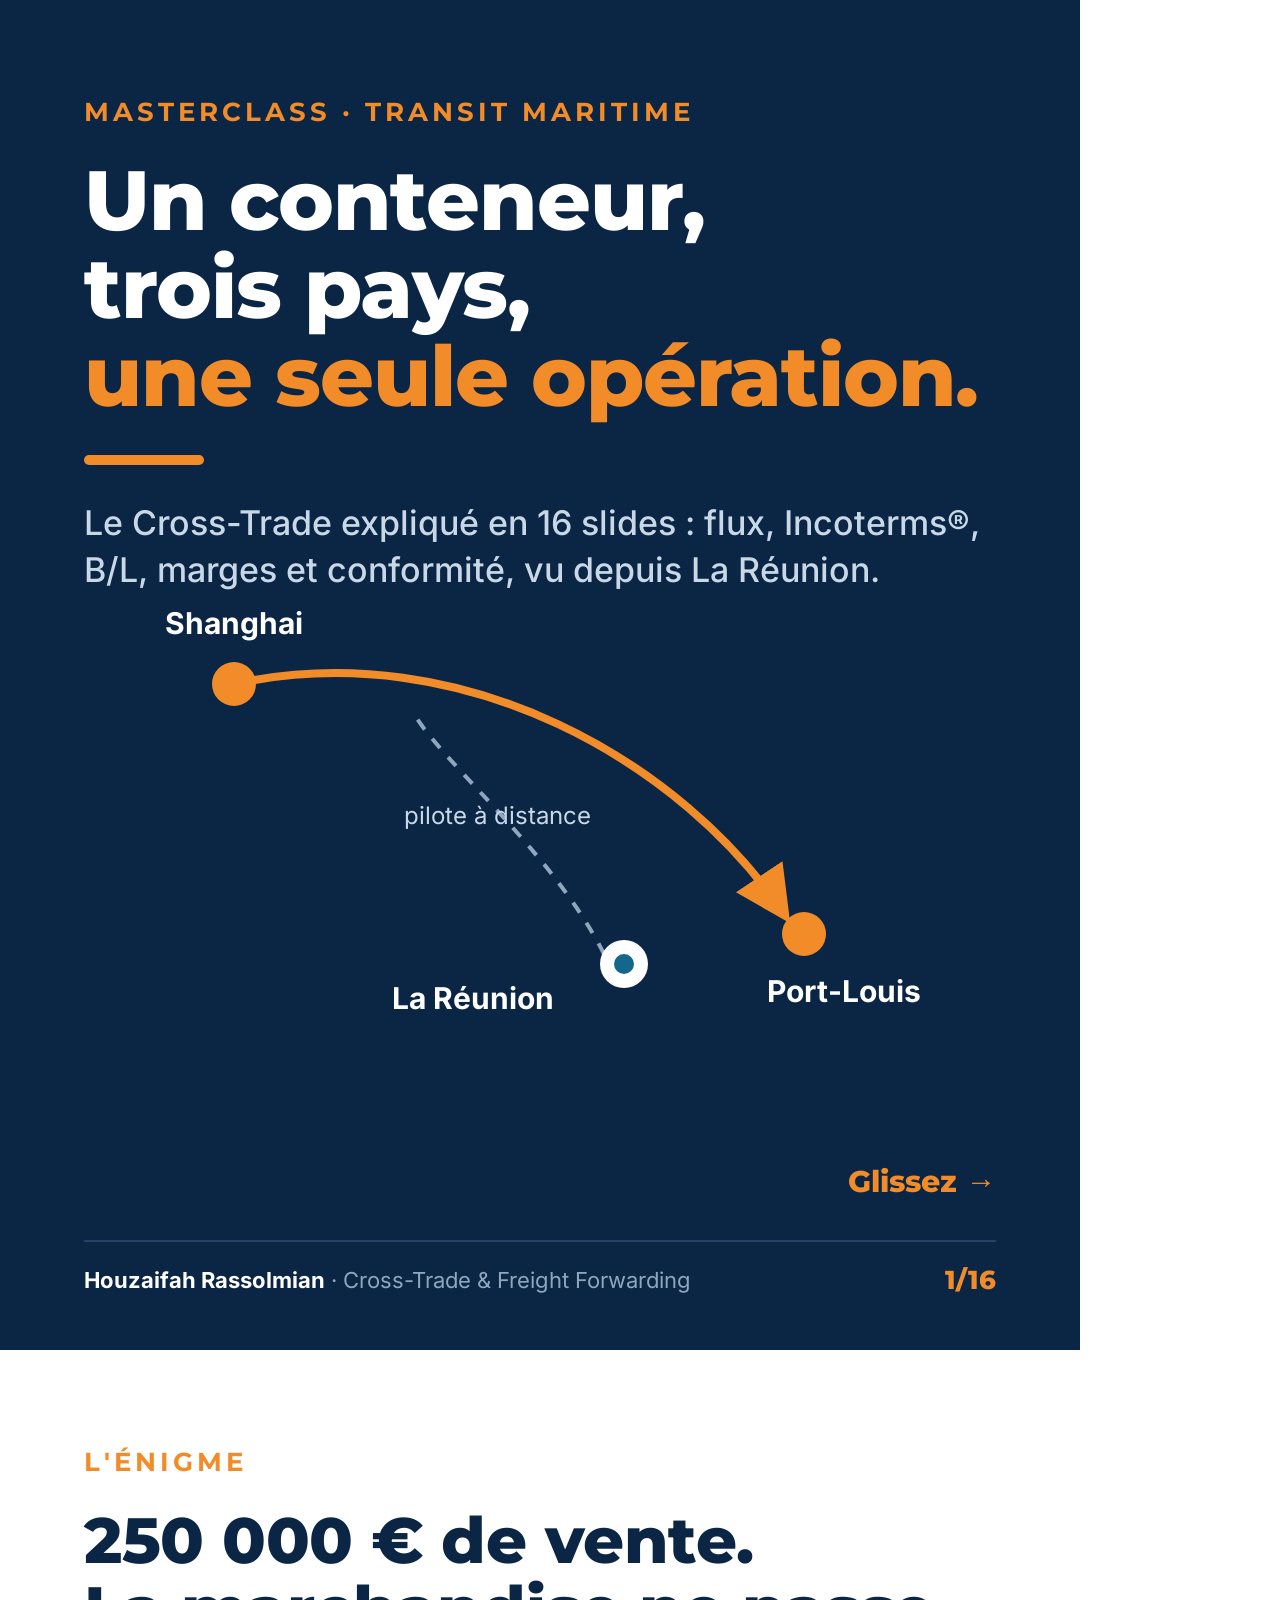
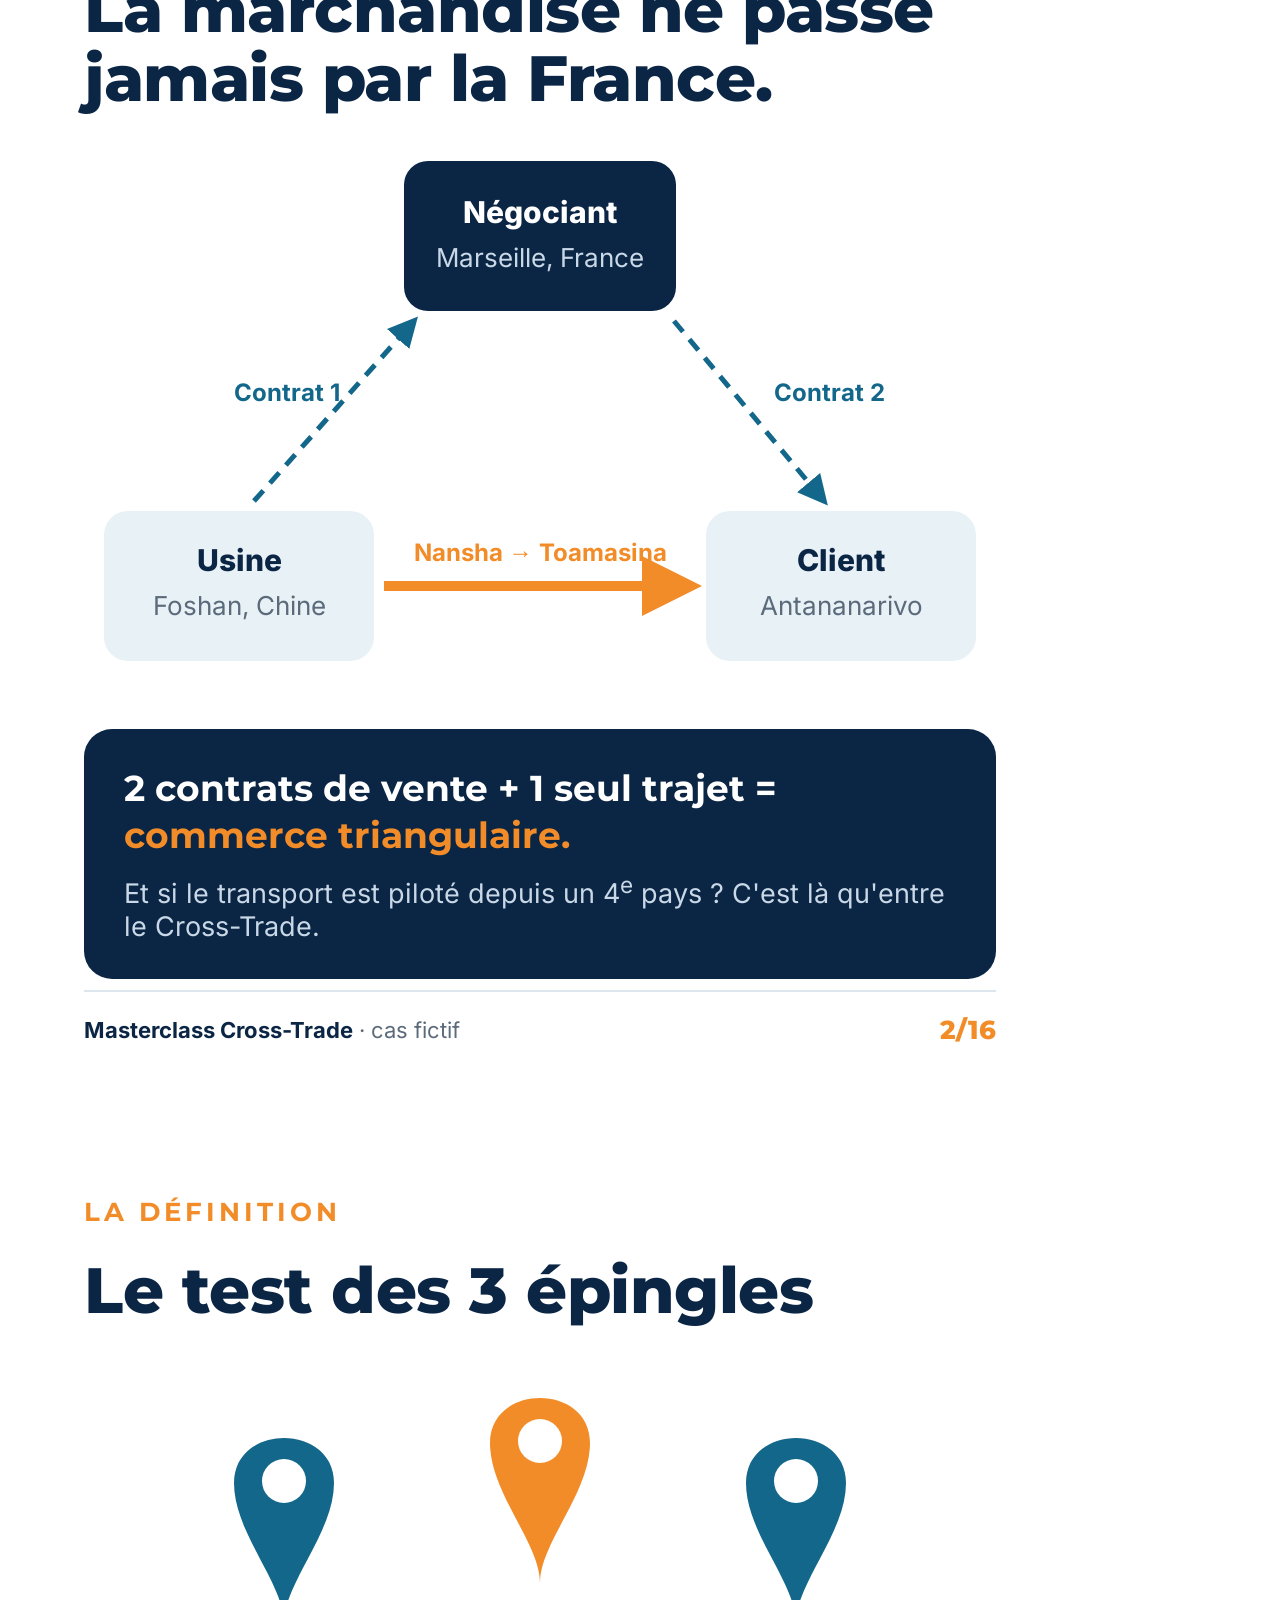
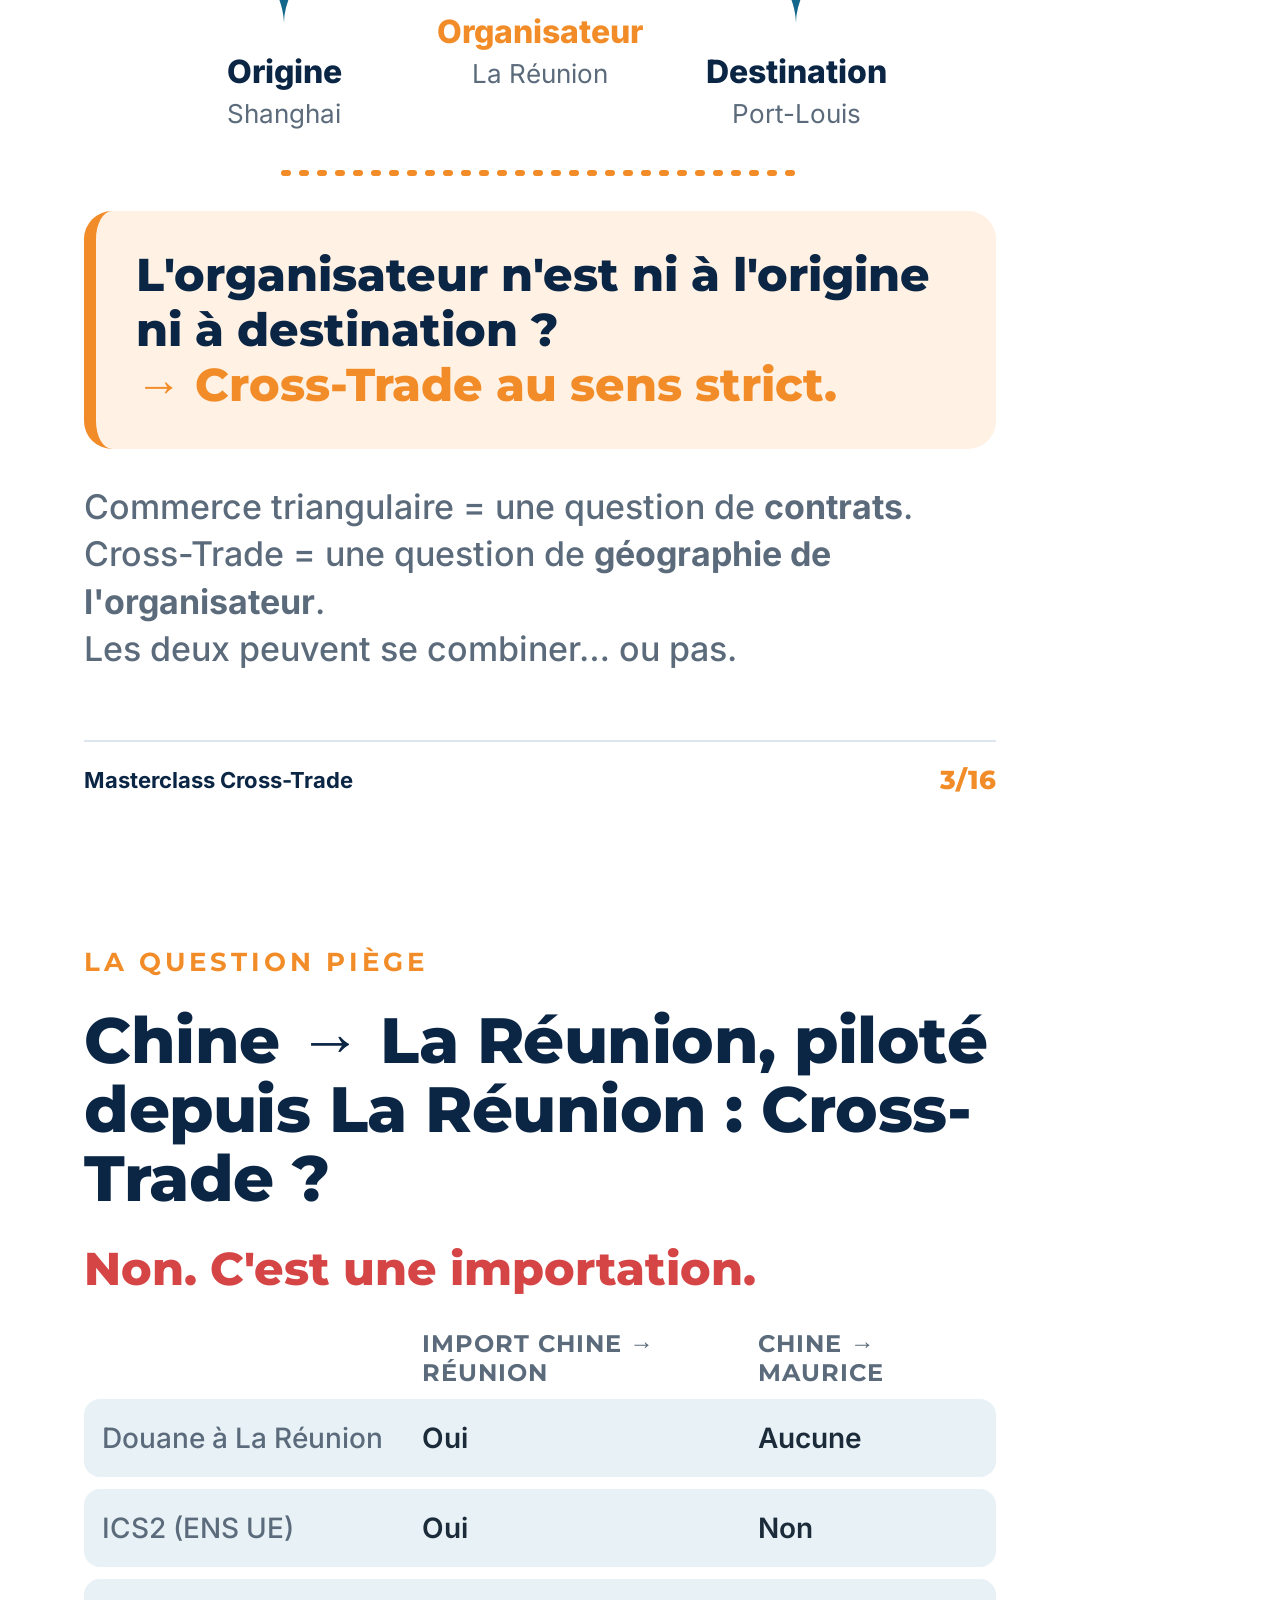
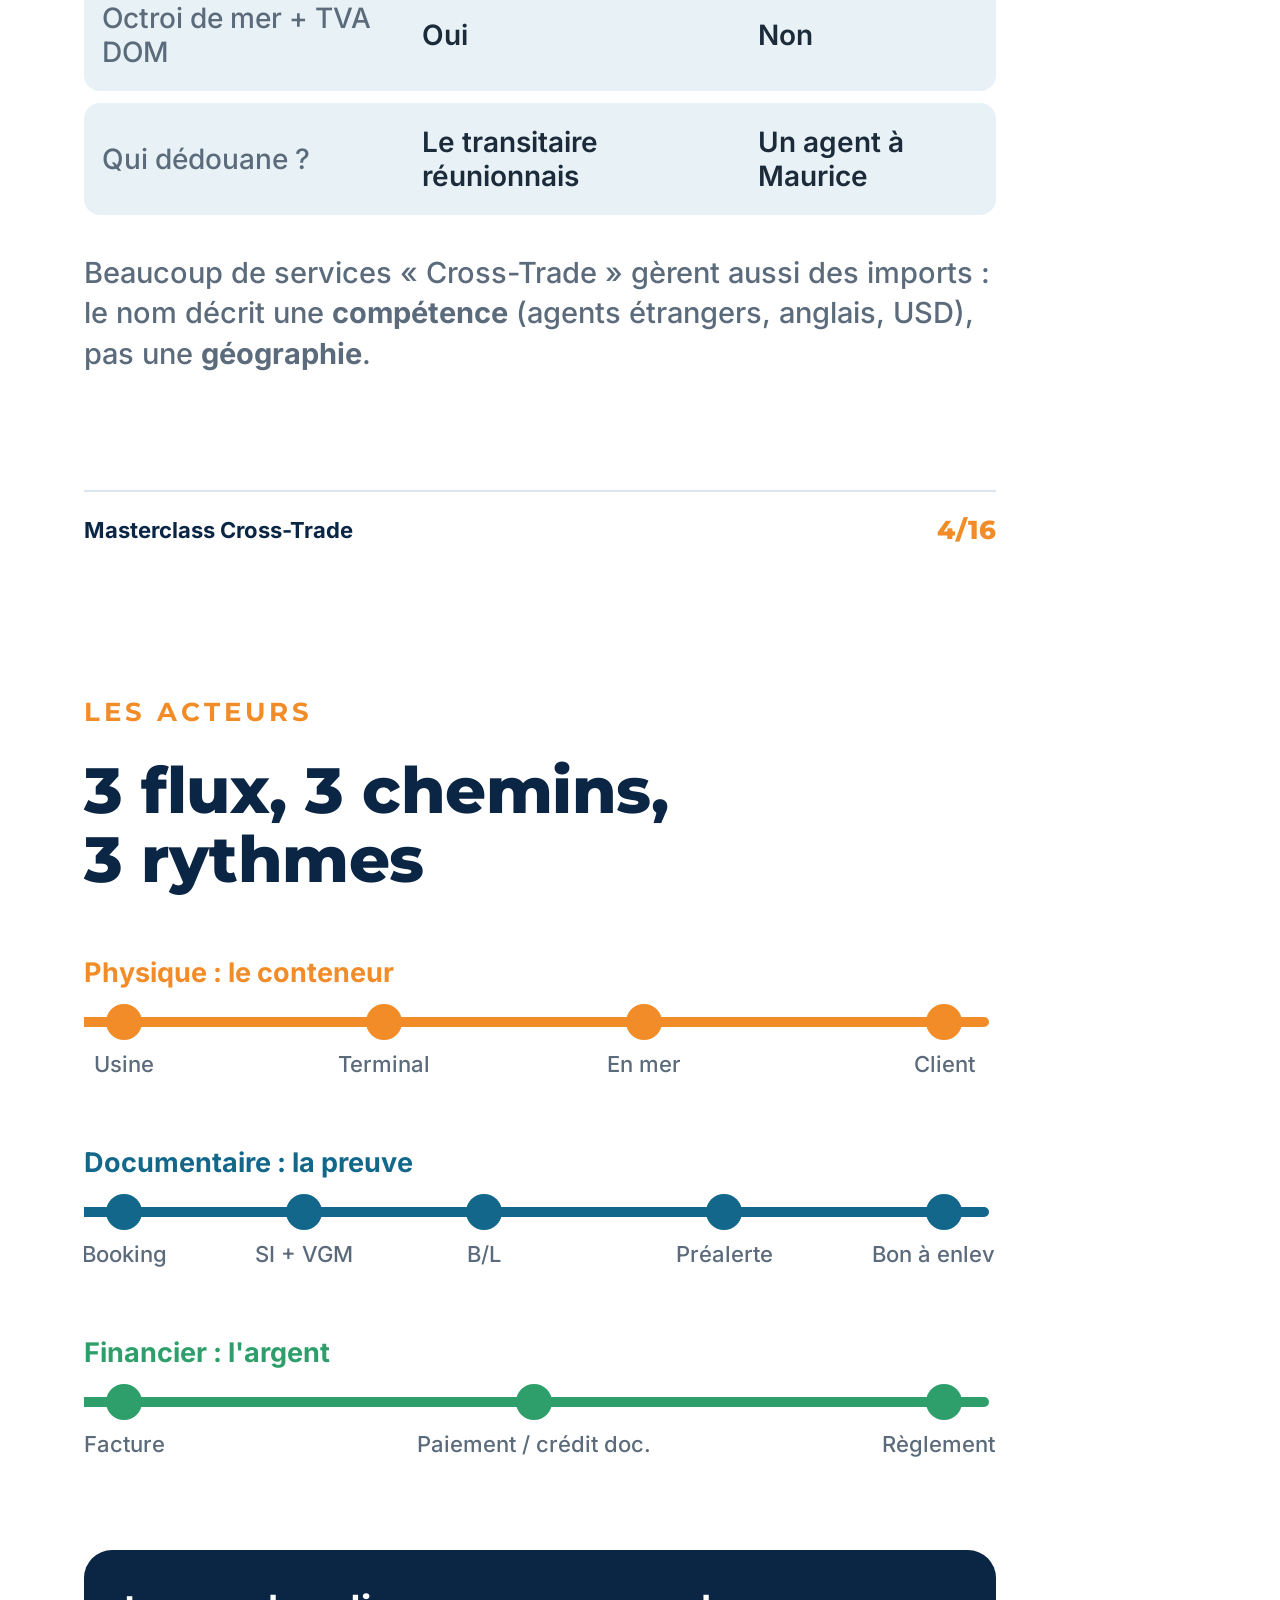
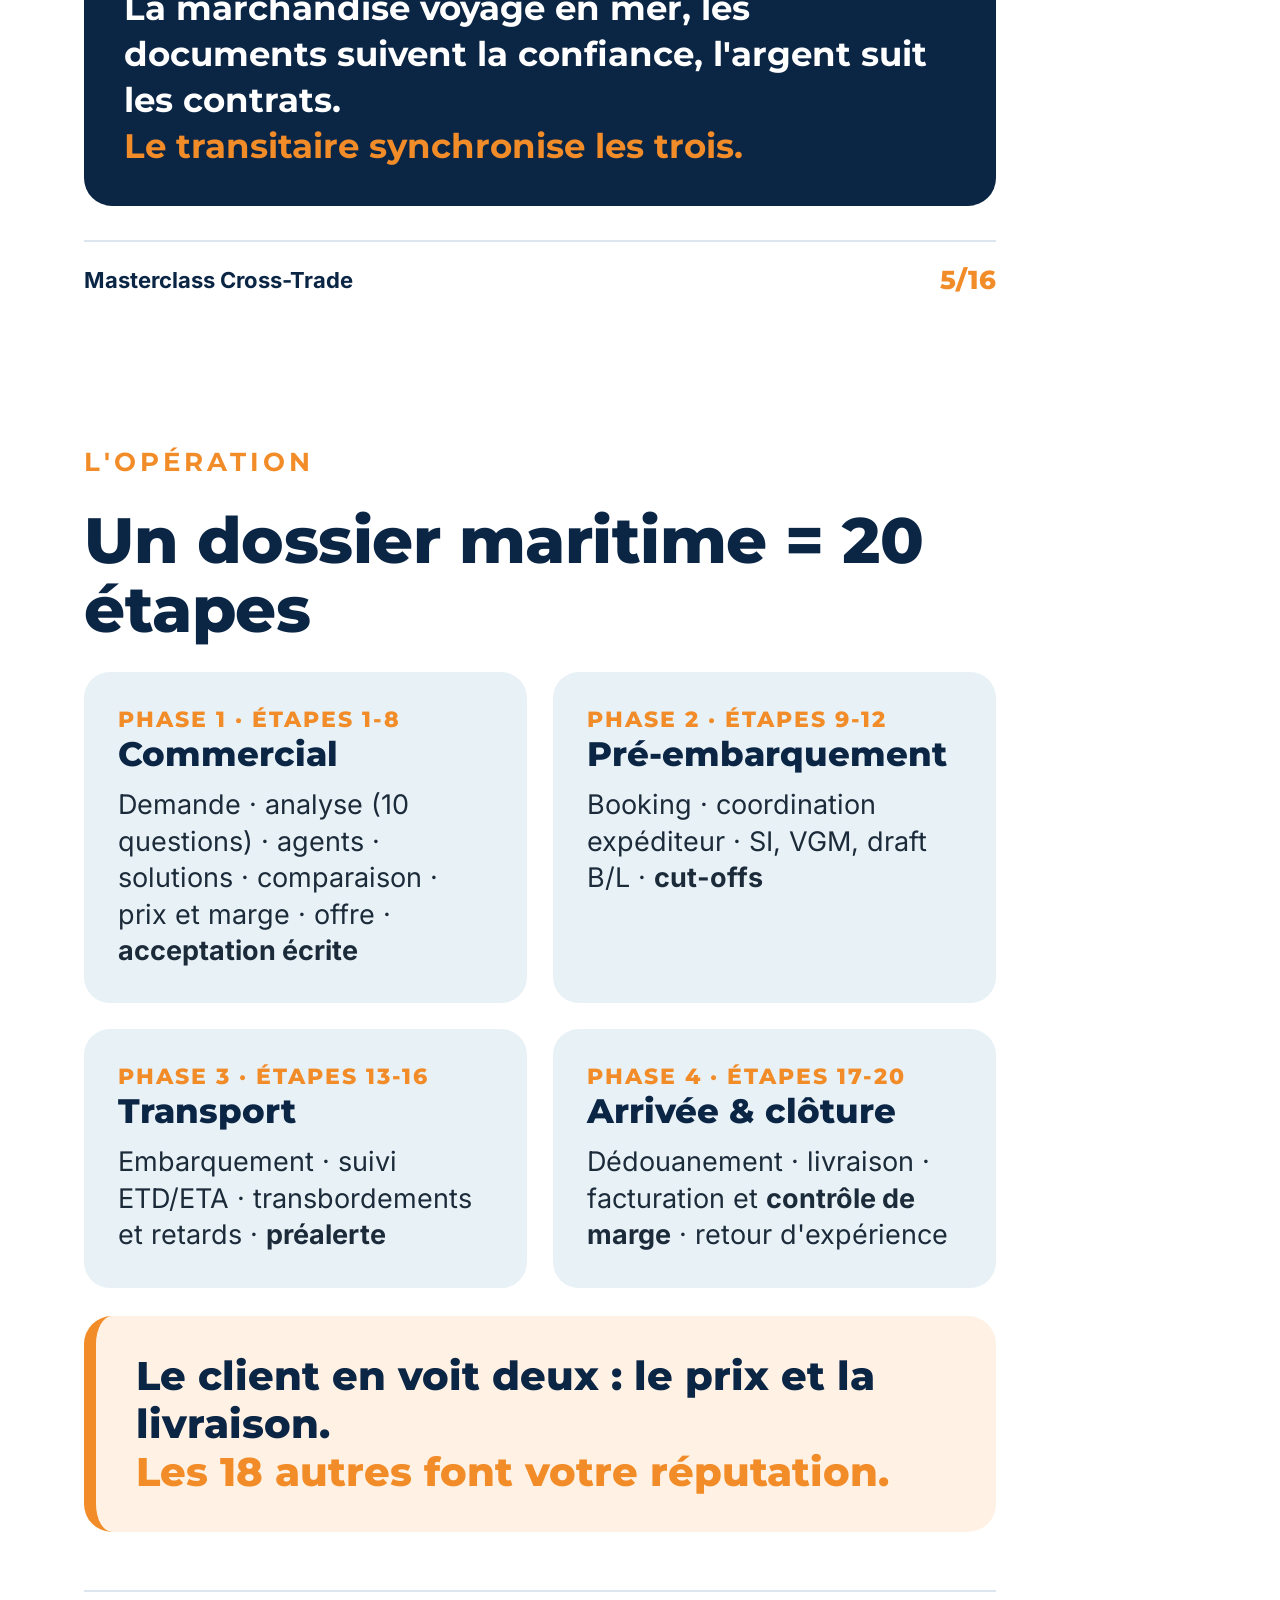
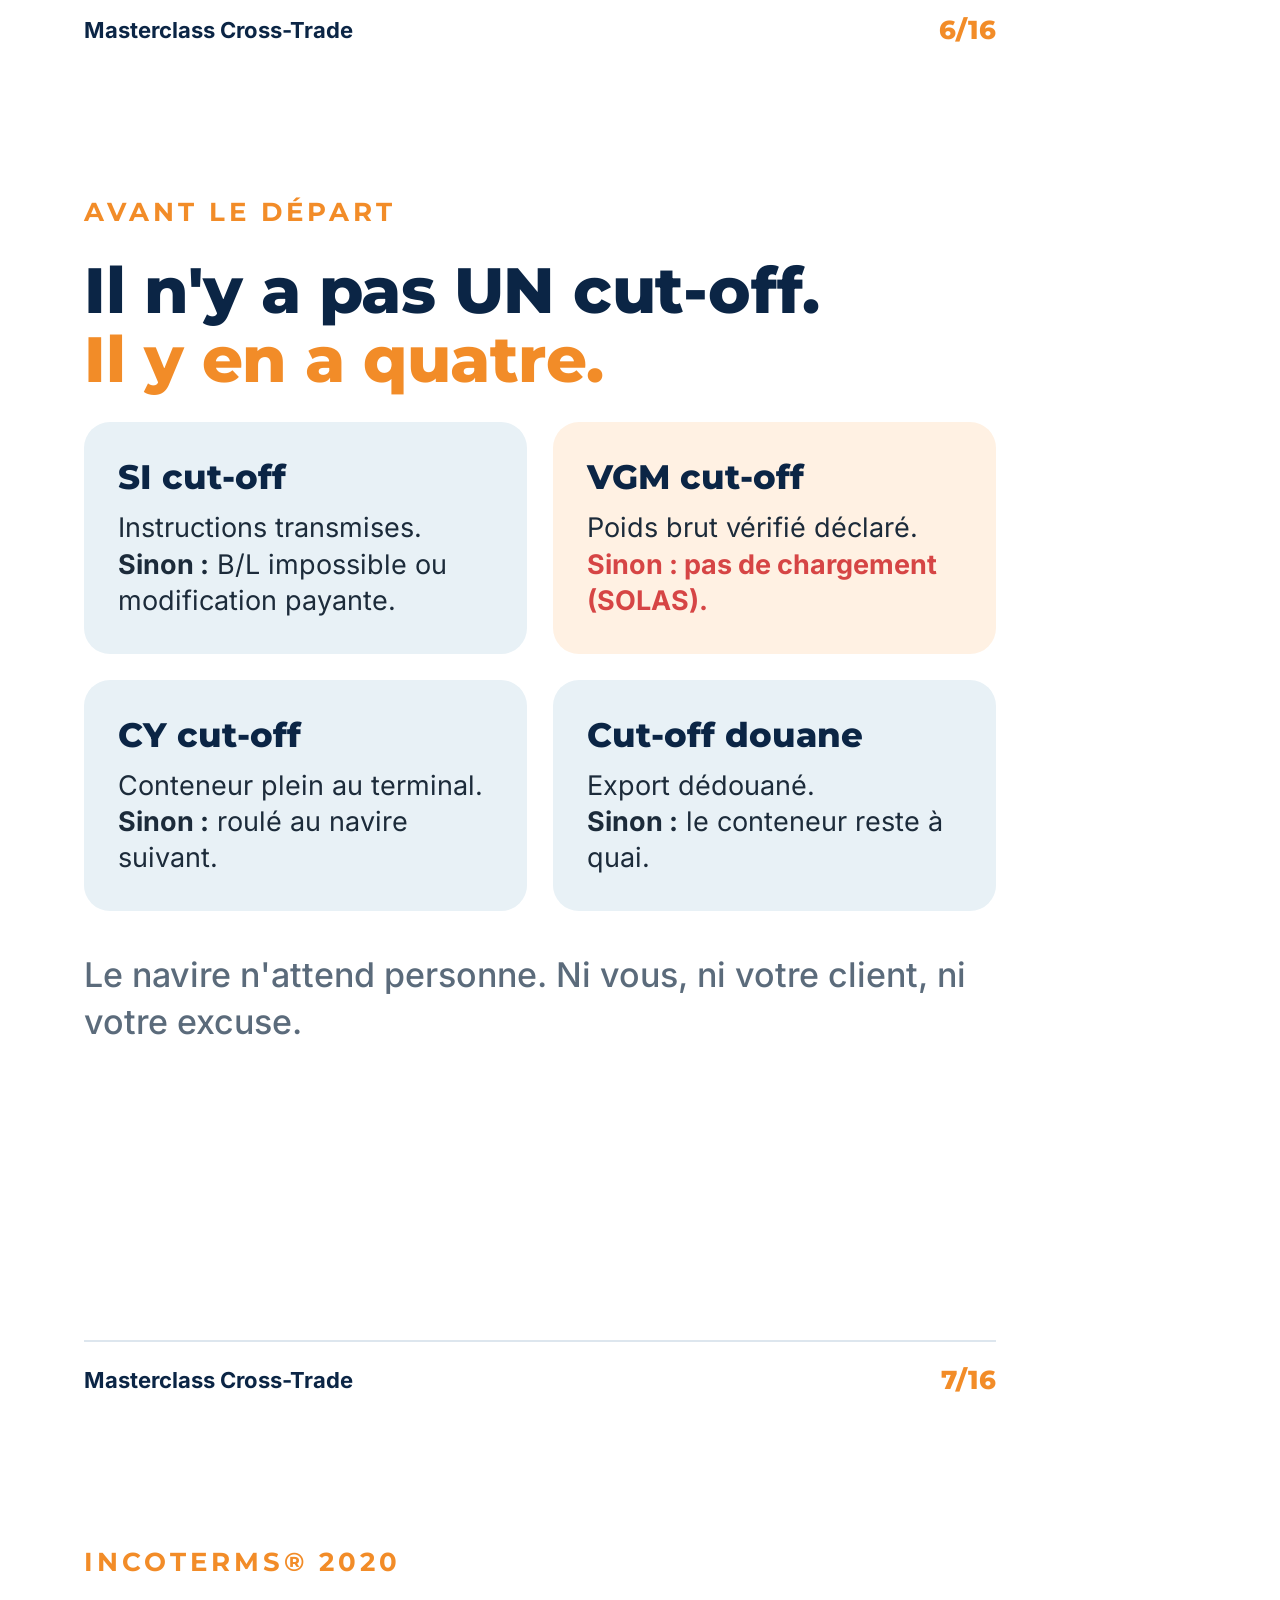
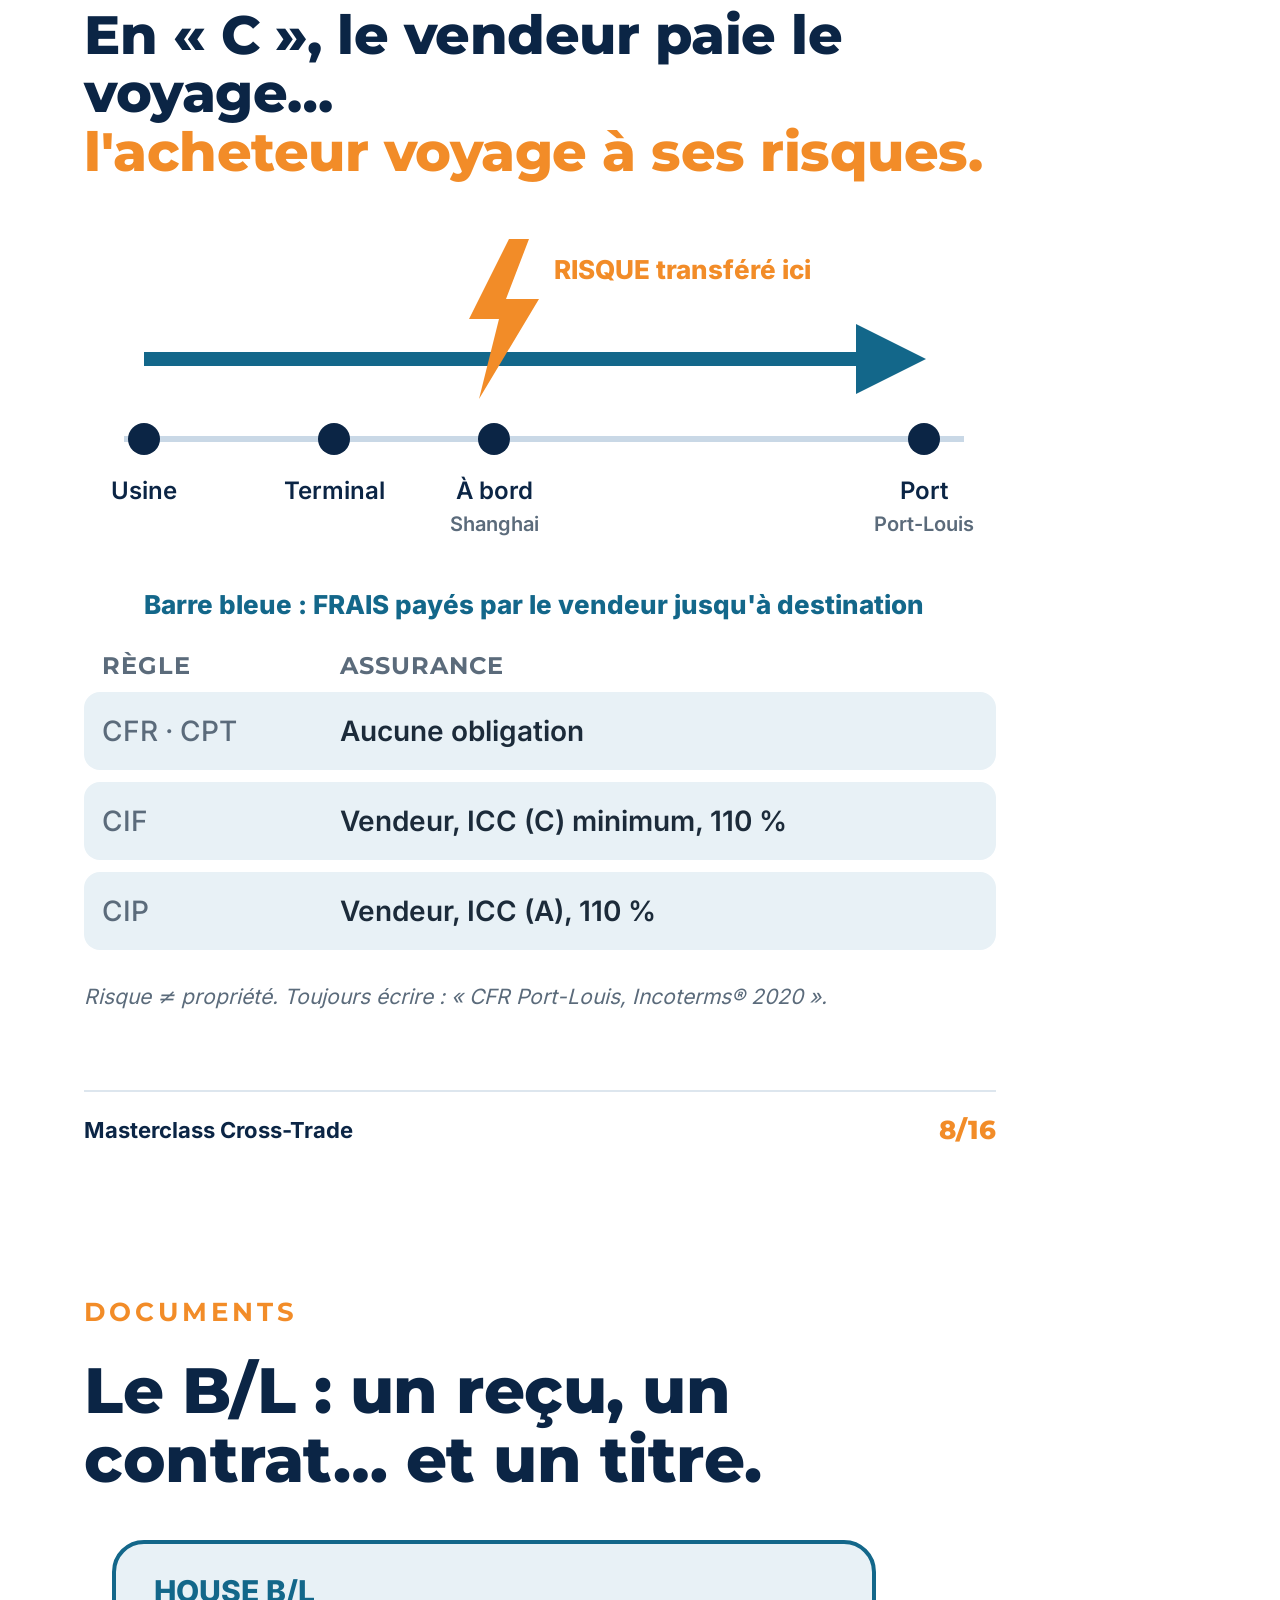
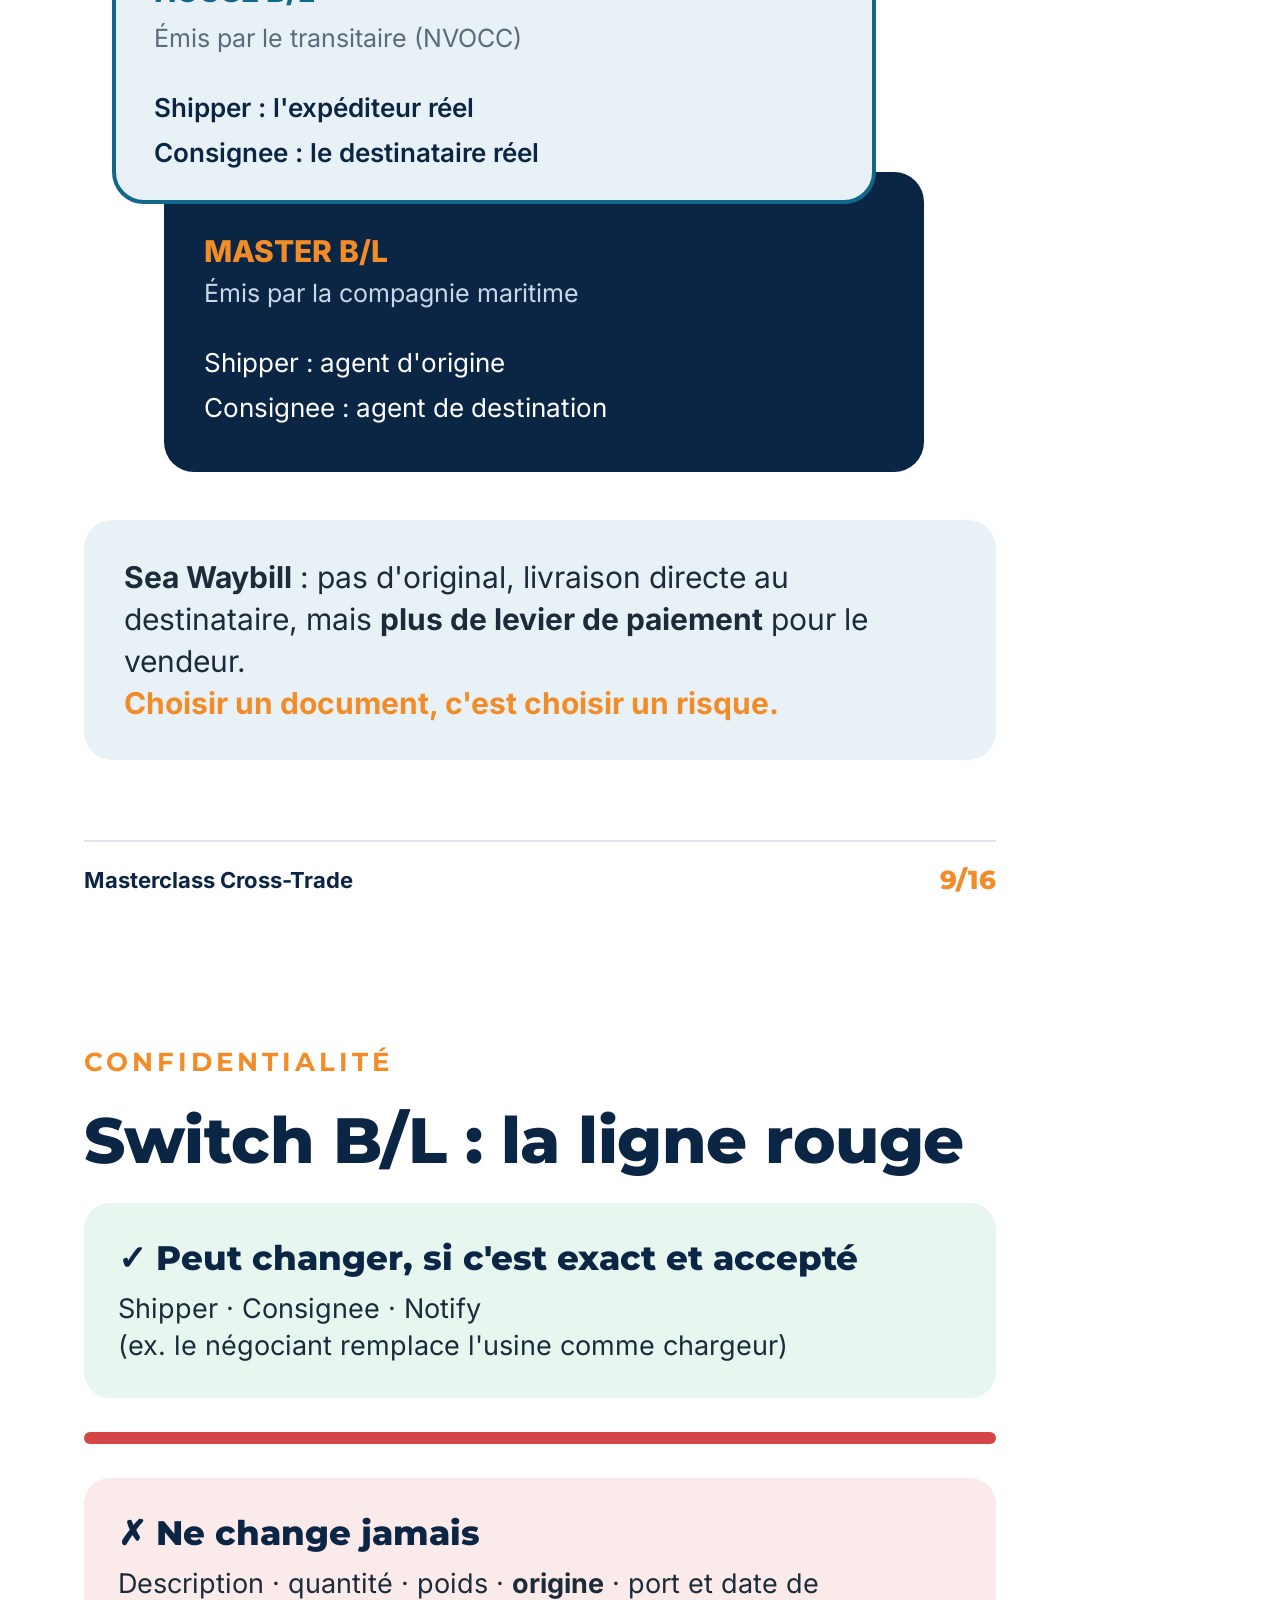
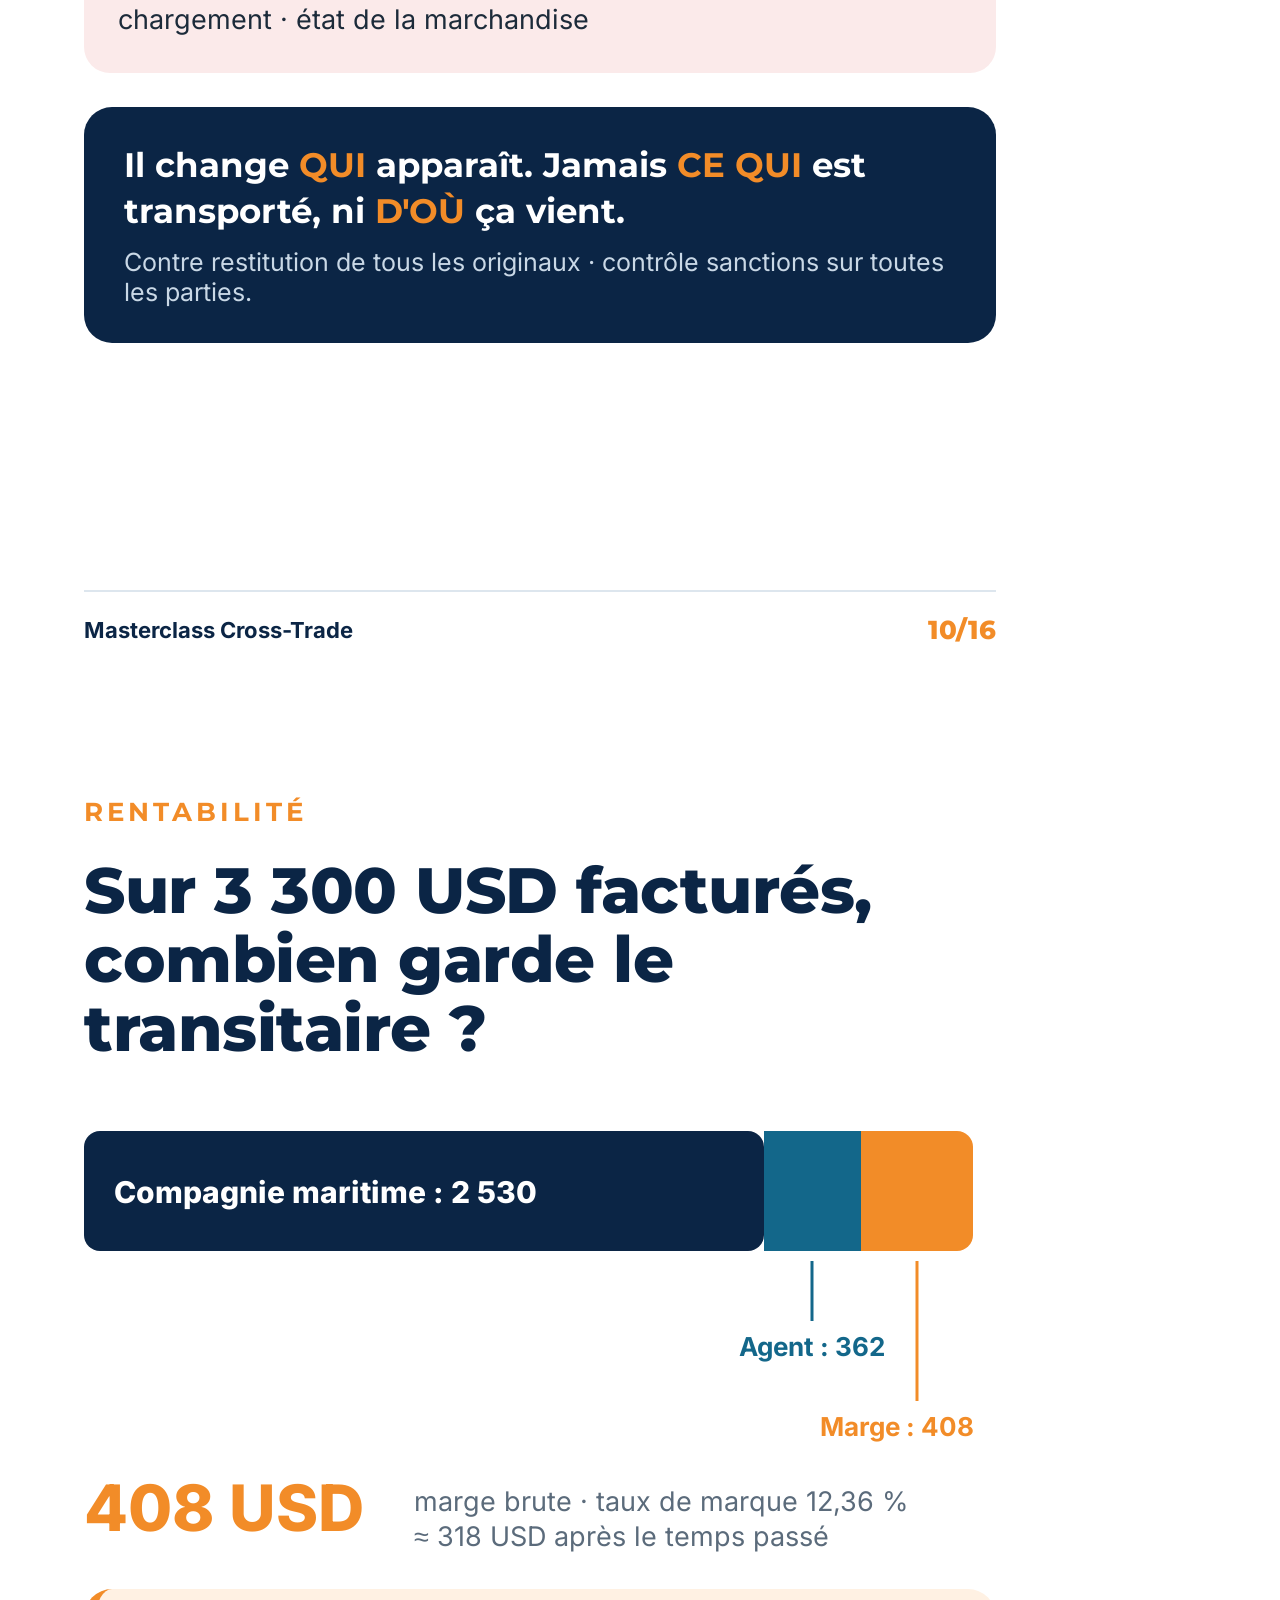
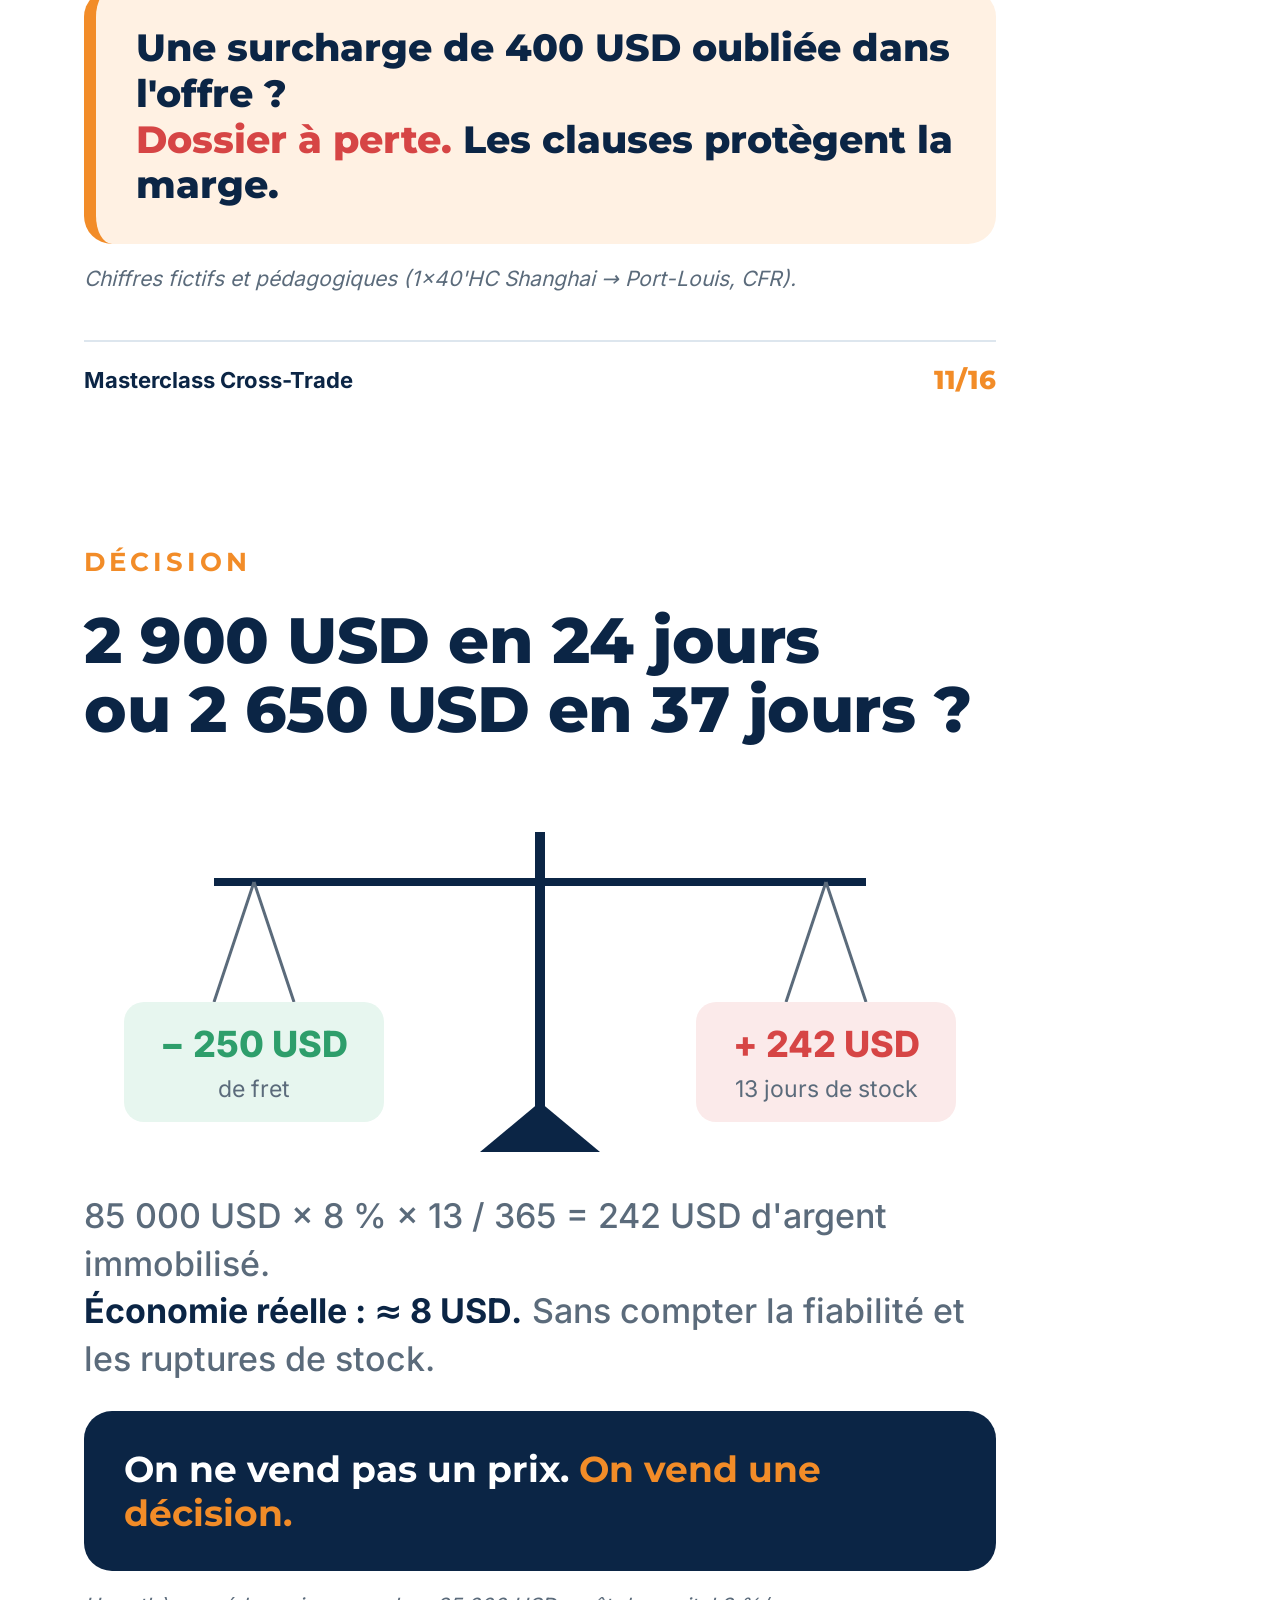
==== masterclass-cross-trade/linkedin/sources/carrousel.html @ 362a1ac3 "Ajout du kit LinkedIn : carrousel PDF, cours complet mis en page, visuel et textes Carrousel de 16 s" ====
<!DOCTYPE html>
<html lang="fr">
<head>
<meta charset="utf-8">
<title>Masterclass Cross-Trade — Carrousel LinkedIn</title>
<style>
@font-face{font-family:Inter;src:url(fonts/inter-latin-400-normal.woff2);font-weight:400}
@font-face{font-family:Inter;src:url(fonts/inter-latin-500-normal.woff2);font-weight:500}
@font-face{font-family:Inter;src:url(fonts/inter-latin-600-normal.woff2);font-weight:600}
@font-face{font-family:Inter;src:url(fonts/inter-latin-700-normal.woff2);font-weight:700}
@font-face{font-family:Inter;src:url(fonts/inter-latin-800-normal.woff2);font-weight:800}
@font-face{font-family:Montserrat;src:url(fonts/montserrat-latin-700-normal.woff2);font-weight:700}
@font-face{font-family:Montserrat;src:url(fonts/montserrat-latin-800-normal.woff2);font-weight:800}
:root{--navy:#0B2545;--ocean:#13678A;--sky:#E8F1F6;--orange:#F28C28;--red:#D64545;--green:#2E9E6B;--ink:#1C2B3A;--grey:#5B6B7B}
@page{size:1080px 1350px;margin:0}
*{box-sizing:border-box;margin:0;padding:0}
body{font-family:Inter,"DejaVu Sans",sans-serif;color:var(--ink);-webkit-print-color-adjust:exact;print-color-adjust:exact}
.slide{width:1080px;height:1350px;position:relative;overflow:hidden;background:#fff;page-break-after:always;padding:96px 84px 150px}
.slide.dark{background:var(--navy);color:#fff}
.kicker{font:700 26px Montserrat,sans-serif;letter-spacing:4px;text-transform:uppercase;color:var(--orange);margin-bottom:28px}
h1{font:800 84px/1.05 Montserrat,sans-serif;letter-spacing:-1px}
h2{font:800 64px/1.08 Montserrat,sans-serif;color:var(--navy);letter-spacing:-.5px;margin-bottom:28px}
.dark h2{color:#fff}
.lead{font-size:34px;line-height:1.4;color:var(--grey);font-weight:500}
.dark .lead{color:#C9D8E6}
.big{font:800 46px/1.2 Montserrat,sans-serif;color:var(--navy)}
.orange{color:var(--orange)} .ocean{color:var(--ocean)} .red{color:var(--red)} .green{color:var(--green)}
.bar{width:120px;height:10px;background:var(--orange);border-radius:5px;margin:34px 0}
.footer{position:absolute;left:84px;right:84px;bottom:54px;display:flex;justify-content:space-between;align-items:center;font-size:22px;color:var(--grey);border-top:2px solid #DDE6EE;padding-top:22px}
.dark .footer{color:#8FA6BD;border-color:#24426A}
.footer b{color:var(--navy);font-weight:700}.dark .footer b{color:#fff}
.num{font:800 26px Montserrat,sans-serif;color:var(--orange)}
.note{font-size:21px;color:var(--grey);margin-top:22px;font-style:italic}
.dark .note{color:#8FA6BD}
svg{display:block;margin:0 auto}
svg text{font-family:Inter,sans-serif}
.box{background:var(--sky);border-radius:28px;padding:36px 40px;margin-top:28px}
.box.navy{background:var(--navy);color:#fff}
.box.orange{background:#FFF1E3;border-left:12px solid var(--orange)}
table{width:100%;border-collapse:separate;border-spacing:0 12px;font-size:28px}
th{font:700 24px Montserrat,sans-serif;text-transform:uppercase;letter-spacing:1px;color:var(--grey);text-align:left;padding:0 18px}
td{background:var(--sky);padding:22px 18px;font-weight:600}
td:first-child{border-radius:16px 0 0 16px;color:var(--grey);font-weight:500}
td:last-child{border-radius:0 16px 16px 0}
.grid2{display:grid;grid-template-columns:1fr 1fr;gap:26px;margin-top:20px}
.card{border-radius:26px;padding:34px;background:var(--sky)}
.card h3{font:800 34px Montserrat,sans-serif;color:var(--navy);margin-bottom:12px}
.card p{font-size:27px;line-height:1.35;color:var(--ink)}
.card .tag{font:800 22px Montserrat,sans-serif;color:var(--orange);letter-spacing:2px}
ul.clean{list-style:none;font-size:32px;line-height:1.35}
ul.clean li{padding:18px 0 18px 58px;position:relative;border-bottom:2px solid #E3EBF2}
ul.clean li:before{content:"";position:absolute;left:8px;top:30px;width:22px;height:22px;border-radius:50%;background:var(--orange)}
.q{display:flex;gap:30px;align-items:flex-start;margin:30px 0}
.q .n{flex:none;width:92px;height:92px;border-radius:50%;background:var(--orange);color:#fff;font:800 46px/92px Montserrat,sans-serif;text-align:center}
.q p{font:700 40px/1.25 Montserrat,sans-serif;color:#fff;padding-top:10px}
.q span{display:block;font:500 27px/1.35 Inter,sans-serif;color:#C9D8E6;margin-top:10px}
.swipe{position:absolute;right:84px;bottom:150px;font:800 30px Montserrat,sans-serif;color:var(--orange)}
</style>
</head>
<body>

<!-- 1. COUVERTURE -->
<section class="slide dark">
  <div class="kicker">Masterclass · Transit maritime</div>
  <h1>Un conteneur,<br>trois pays,<br><span class="orange">une seule opération.</span></h1>
  <div class="bar"></div>
  <p class="lead">Le Cross-Trade expliqué en 16 slides : flux, Incoterms®, B/L, marges et conformité, vu depuis La Réunion.</p>
  <svg width="912" height="420" viewBox="0 0 912 420">
    <defs><marker id="a1" viewBox="0 0 10 10" refX="8" refY="5" markerWidth="7" markerHeight="7" orient="auto"><path d="M0,0L10,5L0,10z" fill="#F28C28"/></marker></defs>
    <path d="M150,90 C380,40 600,170 700,320" stroke="#F28C28" stroke-width="8" fill="none" marker-end="url(#a1)"/>
    <path d="M520,360 C470,260 360,170 330,120" stroke="#8FA6BD" stroke-width="4" stroke-dasharray="12 12" fill="none"/>
    <circle cx="150" cy="90" r="22" fill="#F28C28"/><text x="150" y="40" text-anchor="middle" fill="#fff" font-size="30" font-weight="700">Shanghai</text>
    <circle cx="720" cy="340" r="22" fill="#F28C28"/><text x="760" y="408" text-anchor="middle" fill="#fff" font-size="30" font-weight="700">Port-Louis</text>
    <circle cx="540" cy="370" r="24" fill="#fff"/><circle cx="540" cy="370" r="10" fill="#13678A"/>
    <text x="470" y="415" text-anchor="end" fill="#fff" font-size="30" font-weight="700">La Réunion</text>
    <text x="320" y="230" fill="#C9D8E6" font-size="24">pilote à distance</text>
  </svg>
  <div class="swipe">Glissez →</div>
  <div class="footer"><span><b>Houzaifah Rassolmian</b> · Cross-Trade &amp; Freight Forwarding</span><span class="num">1/16</span></div>
</section>

<!-- 2. L'HISTOIRE -->
<section class="slide">
  <div class="kicker">L'énigme</div>
  <h2>250 000 € de vente.<br>La marchandise ne passe jamais par la France.</h2>
  <svg width="912" height="560" viewBox="0 0 912 560">
    <defs>
      <marker id="o2" viewBox="0 0 10 10" refX="8" refY="5" markerWidth="6" markerHeight="6" orient="auto"><path d="M0,0L10,5L0,10z" fill="#F28C28"/></marker>
      <marker id="b2" viewBox="0 0 10 10" refX="8" refY="5" markerWidth="6" markerHeight="6" orient="auto"><path d="M0,0L10,5L0,10z" fill="#13678A"/></marker>
    </defs>
    <rect x="20" y="370" width="270" height="150" rx="24" fill="#E8F1F6"/><text x="155" y="430" text-anchor="middle" font-size="30" font-weight="800" fill="#0B2545">Usine</text><text x="155" y="474" text-anchor="middle" font-size="26" fill="#5B6B7B">Foshan, Chine</text>
    <rect x="320" y="20" width="272" height="150" rx="24" fill="#0B2545"/><text x="456" y="82" text-anchor="middle" font-size="30" font-weight="800" fill="#fff">Négociant</text><text x="456" y="126" text-anchor="middle" font-size="26" fill="#C9D8E6">Marseille, France</text>
    <rect x="622" y="370" width="270" height="150" rx="24" fill="#E8F1F6"/><text x="757" y="430" text-anchor="middle" font-size="30" font-weight="800" fill="#0B2545">Client</text><text x="757" y="474" text-anchor="middle" font-size="26" fill="#5B6B7B">Antananarivo</text>
    <line x1="300" y1="445" x2="606" y2="445" stroke="#F28C28" stroke-width="10" marker-end="url(#o2)"/>
    <text x="456" y="420" text-anchor="middle" font-size="24" font-weight="700" fill="#F28C28">Nansha → Toamasina</text>
    <line x1="170" y1="360" x2="330" y2="180" stroke="#13678A" stroke-width="5" stroke-dasharray="14 10" marker-end="url(#b2)"/>
    <text x="150" y="260" font-size="24" font-weight="700" fill="#13678A">Contrat 1</text>
    <line x1="590" y1="180" x2="740" y2="360" stroke="#13678A" stroke-width="5" stroke-dasharray="14 10" marker-end="url(#b2)"/>
    <text x="690" y="260" font-size="24" font-weight="700" fill="#13678A">Contrat 2</text>
  </svg>
  <div class="box navy"><p style="font:700 36px/1.3 Montserrat,sans-serif">2 contrats de vente + 1 seul trajet = <span class="orange">commerce triangulaire.</span></p><p style="font-size:27px;color:#C9D8E6;margin-top:12px">Et si le transport est piloté depuis un 4<sup>e</sup> pays ? C'est là qu'entre le Cross-Trade.</p></div>
  <div class="footer"><span><b>Masterclass Cross-Trade</b> · cas fictif</span><span class="num">2/16</span></div>
</section>

<!-- 3. TEST DES 3 ÉPINGLES -->
<section class="slide">
  <div class="kicker">La définition</div>
  <h2>Le test des 3 épingles</h2>
  <svg width="912" height="430" viewBox="0 0 912 430">
    <g transform="translate(150,40)"><path d="M0,90 C0,30 100,30 100,90 C100,140 50,190 50,230 C50,190 0,140 0,90z" fill="#13678A"/><circle cx="50" cy="88" r="22" fill="#fff"/><text x="50" y="290" text-anchor="middle" font-size="32" font-weight="800" fill="#0B2545">Origine</text><text x="50" y="330" text-anchor="middle" font-size="26" fill="#5B6B7B">Shanghai</text></g>
    <g transform="translate(406,0)"><path d="M0,90 C0,30 100,30 100,90 C100,140 50,190 50,230 C50,190 0,140 0,90z" fill="#F28C28"/><circle cx="50" cy="88" r="22" fill="#fff"/><text x="50" y="290" text-anchor="middle" font-size="32" font-weight="800" fill="#F28C28">Organisateur</text><text x="50" y="330" text-anchor="middle" font-size="26" fill="#5B6B7B">La Réunion</text></g>
    <g transform="translate(662,40)"><path d="M0,90 C0,30 100,30 100,90 C100,140 50,190 50,230 C50,190 0,140 0,90z" fill="#13678A"/><circle cx="50" cy="88" r="22" fill="#fff"/><text x="50" y="290" text-anchor="middle" font-size="32" font-weight="800" fill="#0B2545">Destination</text><text x="50" y="330" text-anchor="middle" font-size="26" fill="#5B6B7B">Port-Louis</text></g>
    <line x1="200" y1="420" x2="712" y2="420" stroke="#F28C28" stroke-width="6" stroke-dasharray="4 14" stroke-linecap="round"/>
  </svg>
  <div class="box orange"><p class="big">L'organisateur n'est ni à l'origine ni à destination ?<br><span class="orange">→ Cross-Trade au sens strict.</span></p></div>
  <p class="lead" style="margin-top:34px">Commerce triangulaire = une question de <b>contrats</b>.<br>Cross-Trade = une question de <b>géographie de l'organisateur</b>.<br>Les deux peuvent se combiner… ou pas.</p>
  <div class="footer"><span><b>Masterclass Cross-Trade</b></span><span class="num">3/16</span></div>
</section>

<!-- 4. LE PIÈGE -->
<section class="slide">
  <div class="kicker">La question piège</div>
  <h2>Chine → La Réunion, piloté depuis La Réunion : Cross-Trade&nbsp;?</h2>
  <p class="big red" style="margin-bottom:20px">Non. C'est une importation.</p>
  <table>
    <tr><th></th><th>Import Chine → Réunion</th><th>Chine → Maurice</th></tr>
    <tr><td>Douane à La Réunion</td><td>Oui</td><td>Aucune</td></tr>
    <tr><td>ICS2 (ENS UE)</td><td>Oui</td><td>Non</td></tr>
    <tr><td>Octroi de mer + TVA DOM</td><td>Oui</td><td>Non</td></tr>
    <tr><td>Qui dédouane&nbsp;?</td><td>Le transitaire réunionnais</td><td>Un agent à Maurice</td></tr>
  </table>
  <p class="lead" style="margin-top:26px;font-size:29px">Beaucoup de services « Cross-Trade » gèrent aussi des imports : le nom décrit une <b>compétence</b> (agents étrangers, anglais, USD), pas une <b>géographie</b>.</p>
  <div class="footer"><span><b>Masterclass Cross-Trade</b></span><span class="num">4/16</span></div>
</section>

<!-- 5. TROIS FLUX -->
<section class="slide">
  <div class="kicker">Les acteurs</div>
  <h2>3 flux, 3 chemins,<br>3 rythmes</h2>
  <svg width="912" height="600" viewBox="0 0 912 600">
    <g font-size="27" font-weight="700">
      <text x="0" y="60" fill="#F28C28">Physique : le conteneur</text>
      <line x1="0" y1="100" x2="900" y2="100" stroke="#F28C28" stroke-width="10" stroke-linecap="round"/>
      <g fill="#F28C28"><circle cx="40" cy="100" r="18"/><circle cx="300" cy="100" r="18"/><circle cx="560" cy="100" r="18"/><circle cx="860" cy="100" r="18"/></g>
      <g font-size="22" font-weight="500" fill="#5B6B7B"><text x="40" y="150" text-anchor="middle">Usine</text><text x="300" y="150" text-anchor="middle">Terminal</text><text x="560" y="150" text-anchor="middle">En mer</text><text x="860" y="150" text-anchor="middle">Client</text></g>
      <text x="0" y="250" fill="#13678A">Documentaire : la preuve</text>
      <line x1="0" y1="290" x2="900" y2="290" stroke="#13678A" stroke-width="10" stroke-linecap="round"/>
      <g fill="#13678A"><circle cx="40" cy="290" r="18"/><circle cx="220" cy="290" r="18"/><circle cx="400" cy="290" r="18"/><circle cx="640" cy="290" r="18"/><circle cx="860" cy="290" r="18"/></g>
      <g font-size="22" font-weight="500" fill="#5B6B7B"><text x="40" y="340" text-anchor="middle">Booking</text><text x="220" y="340" text-anchor="middle">SI + VGM</text><text x="400" y="340" text-anchor="middle">B/L</text><text x="640" y="340" text-anchor="middle">Préalerte</text><text x="860" y="340" text-anchor="middle">Bon à enlever</text></g>
      <text x="0" y="440" fill="#2E9E6B">Financier : l'argent</text>
      <line x1="0" y1="480" x2="900" y2="480" stroke="#2E9E6B" stroke-width="10" stroke-linecap="round"/>
      <g fill="#2E9E6B"><circle cx="40" cy="480" r="18"/><circle cx="450" cy="480" r="18"/><circle cx="860" cy="480" r="18"/></g>
      <g font-size="22" font-weight="500" fill="#5B6B7B"><text x="40" y="530" text-anchor="middle">Facture</text><text x="450" y="530" text-anchor="middle">Paiement / crédit doc.</text><text x="860" y="530" text-anchor="middle">Règlements</text></g>
    </g>
  </svg>
  <div class="box navy"><p style="font:700 34px/1.35 Montserrat,sans-serif">La marchandise voyage en mer, les documents suivent la confiance, l'argent suit les contrats.<br><span class="orange">Le transitaire synchronise les trois.</span></p></div>
  <div class="footer"><span><b>Masterclass Cross-Trade</b></span><span class="num">5/16</span></div>
</section>

<!-- 6. 20 ÉTAPES -->
<section class="slide">
  <div class="kicker">L'opération</div>
  <h2>Un dossier maritime = 20 étapes</h2>
  <div class="grid2">
    <div class="card"><div class="tag">PHASE 1 · ÉTAPES 1-8</div><h3>Commercial</h3><p>Demande · analyse (10 questions) · agents · solutions · comparaison · prix et marge · offre · <b>acceptation écrite</b></p></div>
    <div class="card"><div class="tag">PHASE 2 · ÉTAPES 9-12</div><h3>Pré-embarquement</h3><p>Booking · coordination expéditeur · SI, VGM, draft B/L · <b>cut-offs</b></p></div>
    <div class="card"><div class="tag">PHASE 3 · ÉTAPES 13-16</div><h3>Transport</h3><p>Embarquement · suivi ETD/ETA · transbordements et retards · <b>préalerte</b></p></div>
    <div class="card"><div class="tag">PHASE 4 · ÉTAPES 17-20</div><h3>Arrivée &amp; clôture</h3><p>Dédouanement · livraison · facturation et <b>contrôle de marge</b> · retour d'expérience</p></div>
  </div>
  <div class="box orange"><p class="big" style="font-size:40px">Le client en voit deux : le prix et la livraison.<br><span class="orange">Les 18 autres font votre réputation.</span></p></div>
  <div class="footer"><span><b>Masterclass Cross-Trade</b></span><span class="num">6/16</span></div>
</section>

<!-- 7. CUT-OFFS -->
<section class="slide">
  <div class="kicker">Avant le départ</div>
  <h2>Il n'y a pas UN cut-off.<br><span class="orange">Il y en a quatre.</span></h2>
  <div class="grid2">
    <div class="card"><h3>SI cut-off</h3><p>Instructions transmises.<br><b>Sinon :</b> B/L impossible ou modification payante.</p></div>
    <div class="card" style="background:#FFF1E3"><h3>VGM cut-off</h3><p>Poids brut vérifié déclaré.<br><b class="red">Sinon : pas de chargement (SOLAS).</b></p></div>
    <div class="card"><h3>CY cut-off</h3><p>Conteneur plein au terminal.<br><b>Sinon :</b> roulé au navire suivant.</p></div>
    <div class="card"><h3>Cut-off douane</h3><p>Export dédouané.<br><b>Sinon :</b> le conteneur reste à quai.</p></div>
  </div>
  <p class="lead" style="margin-top:40px">Le navire n'attend personne. Ni vous, ni votre client, ni votre excuse.</p>
  <div class="footer"><span><b>Masterclass Cross-Trade</b></span><span class="num">7/16</span></div>
</section>

<!-- 8. INCOTERMS EN C -->
<section class="slide">
  <div class="kicker">Incoterms® 2020</div>
  <h2 style="font-size:54px">En « C », le vendeur paie le voyage…<br><span class="orange">l'acheteur voyage à ses risques.</span></h2>
  <svg width="912" height="430" viewBox="0 0 912 430">
    <defs><marker id="b8" viewBox="0 0 10 10" refX="8" refY="5" markerWidth="5" markerHeight="5" orient="auto"><path d="M0,0L10,5L0,10z" fill="#13678A"/></marker></defs>
    <line x1="40" y1="230" x2="880" y2="230" stroke="#C9D8E6" stroke-width="6"/>
    <g font-size="24" font-weight="600" fill="#0B2545" text-anchor="middle">
      <circle cx="60" cy="230" r="16" fill="#0B2545"/><text x="60" y="290">Usine</text>
      <circle cx="250" cy="230" r="16" fill="#0B2545"/><text x="250" y="290">Terminal</text>
      <circle cx="410" cy="230" r="16" fill="#0B2545"/><text x="410" y="290">À bord</text><text x="410" y="322" font-size="20" fill="#5B6B7B">Shanghai</text>
      <circle cx="840" cy="230" r="16" fill="#0B2545"/><text x="840" y="290">Port</text><text x="840" y="322" font-size="20" fill="#5B6B7B">Port-Louis</text>
    </g>
    <line x1="60" y1="150" x2="828" y2="150" stroke="#13678A" stroke-width="14" marker-end="url(#b8)"/>
    <text x="450" y="405" text-anchor="middle" font-size="26" font-weight="800" fill="#13678A">Barre bleue : FRAIS payés par le vendeur jusqu'à destination</text>
    <path d="M425,30 L385,110 L415,110 L395,190 L455,90 L422,90 L445,30z" fill="#F28C28"/>
    <text x="470" y="70" font-size="26" font-weight="800" fill="#F28C28">RISQUE transféré ici</text>
  </svg>
  <table>
    <tr><th>Règle</th><th>Assurance</th></tr>
    <tr><td>CFR · CPT</td><td>Aucune obligation</td></tr>
    <tr><td>CIF</td><td>Vendeur, ICC (C) minimum, 110 %</td></tr>
    <tr><td>CIP</td><td>Vendeur, ICC (A), 110 %</td></tr>
  </table>
  <p class="note">Risque ≠ propriété. Toujours écrire : « CFR Port-Louis, Incoterms® 2020 ».</p>
  <div class="footer"><span><b>Masterclass Cross-Trade</b></span><span class="num">8/16</span></div>
</section>

<!-- 9. MBL / HBL -->
<section class="slide">
  <div class="kicker">Documents</div>
  <h2>Le B/L : un reçu, un contrat… et un titre.</h2>
  <svg width="912" height="570" viewBox="0 0 912 570">
    <rect x="80" y="250" width="760" height="300" rx="30" fill="#0B2545"/>
    <text x="120" y="340" font-size="30" font-weight="800" fill="#F28C28">MASTER B/L</text>
    <text x="120" y="380" font-size="25" fill="#C9D8E6">Émis par la compagnie maritime</text>
    <text x="120" y="450" font-size="26" fill="#fff">Shipper : agent d'origine</text>
    <text x="120" y="495" font-size="26" fill="#fff">Consignee : agent de destination</text>
    <rect x="30" y="20" width="760" height="260" rx="30" fill="#E8F1F6" stroke="#13678A" stroke-width="4"/>
    <text x="70" y="80" font-size="30" font-weight="800" fill="#13678A">HOUSE B/L</text>
    <text x="70" y="125" font-size="25" fill="#5B6B7B">Émis par le transitaire (NVOCC)</text>
    <text x="70" y="195" font-size="26" fill="#0B2545" font-weight="600">Shipper : l'expéditeur réel</text>
    <text x="70" y="240" font-size="26" fill="#0B2545" font-weight="600">Consignee : le destinataire réel</text>
  </svg>
  <div class="box"><p style="font-size:30px;line-height:1.4"><b>Sea Waybill</b> : pas d'original, livraison directe au destinataire, mais <b>plus de levier de paiement</b> pour le vendeur.<br><b class="orange">Choisir un document, c'est choisir un risque.</b></p></div>
  <div class="footer"><span><b>Masterclass Cross-Trade</b></span><span class="num">9/16</span></div>
</section>

<!-- 10. SWITCH B/L -->
<section class="slide">
  <div class="kicker">Confidentialité</div>
  <h2>Switch B/L : la ligne rouge</h2>
  <div class="card" style="background:#E7F6EF"><h3 class="green">✓ Peut changer, si c'est exact et accepté</h3><p>Shipper · Consignee · Notify<br>(ex. le négociant remplace l'usine comme chargeur)</p></div>
  <div style="height:12px;background:var(--red);border-radius:6px;margin:34px 0"></div>
  <div class="card" style="background:#FBEAEA"><h3 class="red">✗ Ne change jamais</h3><p>Description · quantité · poids · <b>origine</b> · port et date de chargement · état de la marchandise</p></div>
  <div class="box navy" style="margin-top:34px"><p style="font:700 34px/1.35 Montserrat,sans-serif">Il change <span class="orange">QUI</span> apparaît. Jamais <span class="orange">CE QUI</span> est transporté, ni <span class="orange">D'OÙ</span> ça vient.</p><p style="font-size:25px;color:#C9D8E6;margin-top:12px">Contre restitution de tous les originaux · contrôle sanctions sur toutes les parties.</p></div>
  <div class="footer"><span><b>Masterclass Cross-Trade</b></span><span class="num">10/16</span></div>
</section>

<!-- 11. MARGE -->
<section class="slide">
  <div class="kicker">Rentabilité</div>
  <h2>Sur 3 300 USD facturés, combien garde le transitaire&nbsp;?</h2>
  <svg width="912" height="470" viewBox="0 0 912 470">
    <rect x="0" y="40" width="680" height="120" rx="16" fill="#0B2545"/>
    <rect x="680" y="40" width="97" height="120" fill="#13678A"/>
    <rect x="777" y="40" width="112" height="120" rx="16" fill="#F28C28"/>
    <rect x="777" y="40" width="20" height="120" fill="#F28C28"/>
    <text x="30" y="112" font-size="30" font-weight="800" fill="#fff">Compagnie maritime : 2 530</text>
    <g font-size="26" font-weight="700">
      <line x1="728" y1="170" x2="728" y2="230" stroke="#13678A" stroke-width="3"/><text x="728" y="265" text-anchor="middle" fill="#13678A">Agent : 362</text>
      <line x1="833" y1="170" x2="833" y2="310" stroke="#F28C28" stroke-width="3"/><text x="890" y="345" text-anchor="end" fill="#F28C28">Marge : 408</text>
    </g>
    <text x="0" y="440" font-size="64" font-weight="800" fill="#F28C28" font-family="Montserrat">408 USD</text>
    <text x="330" y="420" font-size="27" fill="#5B6B7B">marge brute · taux de marque 12,36 %</text>
    <text x="330" y="455" font-size="27" fill="#5B6B7B">≈ 318 USD après le temps passé</text>
  </svg>
  <div class="box orange"><p class="big" style="font-size:38px">Une surcharge de 400 USD oubliée dans l'offre ?<br><span class="red">Dossier à perte.</span> Les clauses protègent la marge.</p></div>
  <p class="note">Chiffres fictifs et pédagogiques (1×40'HC Shanghai → Port-Louis, CFR).</p>
  <div class="footer"><span><b>Masterclass Cross-Trade</b></span><span class="num">11/16</span></div>
</section>

<!-- 12. PRIX VS DÉLAI -->
<section class="slide">
  <div class="kicker">Décision</div>
  <h2>2 900 USD en 24 jours<br>ou 2 650 USD en 37 jours&nbsp;?</h2>
  <svg width="912" height="420" viewBox="0 0 912 420">
    <line x1="456" y1="60" x2="456" y2="360" stroke="#0B2545" stroke-width="10"/>
    <path d="M396,380 L516,380 L456,330z" fill="#0B2545"/>
    <line x1="130" y1="110" x2="782" y2="110" stroke="#0B2545" stroke-width="8"/>
    <line x1="170" y1="110" x2="130" y2="230" stroke="#5B6B7B" stroke-width="3"/><line x1="170" y1="110" x2="210" y2="230" stroke="#5B6B7B" stroke-width="3"/>
    <line x1="742" y1="110" x2="702" y2="230" stroke="#5B6B7B" stroke-width="3"/><line x1="742" y1="110" x2="782" y2="230" stroke="#5B6B7B" stroke-width="3"/>
    <rect x="40" y="230" width="260" height="120" rx="20" fill="#E7F6EF"/><text x="170" y="285" text-anchor="middle" font-size="36" font-weight="800" fill="#2E9E6B">− 250 USD</text><text x="170" y="325" text-anchor="middle" font-size="23" fill="#5B6B7B">de fret</text>
    <rect x="612" y="230" width="260" height="120" rx="20" fill="#FBEAEA"/><text x="742" y="285" text-anchor="middle" font-size="36" font-weight="800" fill="#D64545">+ 242 USD</text><text x="742" y="325" text-anchor="middle" font-size="23" fill="#5B6B7B">13 jours de stock</text>
  </svg>
  <p class="lead">85 000 USD × 8 % × 13 / 365 = 242 USD d'argent immobilisé.<br><b style="color:var(--navy)">Économie réelle : ≈ 8 USD.</b> Sans compter la fiabilité et les ruptures de stock.</p>
  <div class="box navy"><p style="font:700 36px Montserrat,sans-serif">On ne vend pas un prix. <span class="orange">On vend une décision.</span></p></div>
  <p class="note">Hypothèses pédagogiques : valeur 85 000 USD, coût du capital 8 %/an.</p>
  <div class="footer"><span><b>Masterclass Cross-Trade</b></span><span class="num">12/16</span></div>
</section>

<!-- 13. LA RÉUNION -->
<section class="slide">
  <div class="kicker">Douane &amp; fiscalité</div>
  <h2>La Réunion : dedans pour la douane, dehors pour la TVA européenne</h2>
  <svg width="912" height="560" viewBox="0 0 912 560">
    <rect x="20" y="20" width="872" height="520" rx="40" fill="#E8F1F6"/>
    <text x="60" y="78" font-size="28" font-weight="800" fill="#13678A">Territoire douanier de l'UE</text>
    <rect x="60" y="110" width="380" height="300" rx="30" fill="#fff" stroke="#13678A" stroke-width="4"/>
    <text x="90" y="160" font-size="26" font-weight="800" fill="#0B2545">Territoire TVA de l'UE</text>
    <text x="90" y="230" font-size="28" font-weight="600" fill="#0B2545">France</text><text x="90" y="268" font-size="28" font-weight="600" fill="#0B2545">métropolitaine</text>
    <rect x="480" y="110" width="372" height="300" rx="30" fill="#FFF1E3" stroke="#F28C28" stroke-width="4"/>
    <text x="510" y="170" font-size="32" font-weight="800" fill="#F28C28">La Réunion</text>
    <text x="510" y="215" font-size="24" fill="#0B2545">TVA DOM 8,5 % / 2,1 %</text>
    <text x="510" y="252" font-size="24" fill="#0B2545">+ octroi de mer</text>
    <text x="510" y="320" font-size="32" font-weight="800" fill="#F28C28">Mayotte</text>
    <text x="510" y="362" font-size="24" fill="#0B2545">octroi de mer · pas de TVA</text>
    <text x="60" y="490" font-size="26" fill="#5B6B7B">Hors du cadre : Maurice, Madagascar, Comores = pays tiers</text>
  </svg>
  <p class="lead" style="font-size:29px">Chine → Réunion = import dans l'UE (droits TARIC, octroi de mer, TVA DOM).<br>Métropole → Réunion = pas de droits, mais des formalités fiscales.</p>
  <p class="note">Règles vérifiées en novembre 2026 (douane.gouv.fr, impots.gouv.fr) : à revérifier à chaque opération.</p>
  <div class="footer"><span><b>Masterclass Cross-Trade</b></span><span class="num">13/16</span></div>
</section>

<!-- 14. ICS2 -->
<section class="slide">
  <div class="kicker">Conformité</div>
  <h2>ICS2 : la douane européenne lit votre dossier avant le chargement</h2>
  <ul class="clean">
    <li>Déclaration ENS : au plus tard <b>24 h avant le chargement</b> (conteneur, long cours)</li>
    <li>Maritime : compagnies depuis le <b>3 juin 2024</b>, transitaires (house filers) <b>déc. 2024 → avril 2025</b></li>
    <li>Concerné : Chine → <b>La Réunion</b>. Pas Chine → Maurice.</li>
    <li>Sanctions UE : elles s'appliquent à une entreprise réunionnaise <b>même hors UE</b></li>
  </ul>
  <div class="grid2" style="margin-top:34px">
    <div class="card" style="background:#FBEAEA"><div class="tag" style="color:var(--red)">REFUSÉ</div><p style="font:700 30px/1.3 Inter;margin-top:10px">« GOODS AS PER INVOICE »</p></div>
    <div class="card" style="background:#E7F6EF"><div class="tag" style="color:var(--green)">ACCEPTÉ</div><p style="font:700 28px/1.3 Inter;margin-top:10px">« UPHOLSTERED SOFAS WITH WOODEN FRAME » + code SH à 6 chiffres</p></div>
  </div>
  <div class="footer"><span><b>Masterclass Cross-Trade</b></span><span class="num">14/16</span></div>
</section>

<!-- 15. PAYOFF -->
<section class="slide dark">
  <div class="kicker">À retenir</div>
  <h2>3 questions à se poser sur chaque dossier</h2>
  <div class="q"><div class="n">1</div><p>Où est l'organisateur&nbsp;?<span>C'est ce qui dit si c'est du Cross-Trade… et quelles règles s'appliquent.</span></p></div>
  <div class="q"><div class="n">2</div><p>Quel Incoterm, quel document&nbsp;?<span>C'est ce qui dit qui porte le risque et qui contrôle la marchandise.</span></p></div>
  <div class="q"><div class="n">3</div><p>Le client l'a-t-il appris par moi&nbsp;?<span>C'est ce qui dit si vous le garderez.</span></p></div>
  <div class="bar"></div>
  <p class="lead">Un conteneur ne parle pas. C'est vous qui le faites parler.</p>
  <div class="footer"><span><b>Masterclass Cross-Trade</b></span><span class="num">15/16</span></div>
</section>

<!-- 16. CTA -->
<section class="slide dark">
  <div class="kicker">Pour aller plus loin</div>
  <h1 style="font-size:72px">Enregistrez ce carrousel<br><span class="orange">pour votre prochain dossier.</span></h1>
  <div class="bar"></div>
  <p class="lead" style="color:#fff">Le cours complet est dans la section <b class="orange">Sélection</b> de mon profil :</p>
  <ul class="clean" style="color:#fff;margin-top:20px;font-size:30px">
    <li style="border-color:#24426A">10 modules, du premier e-mail à la clôture</li>
    <li style="border-color:#24426A">3 études de cas : Maurice, La Réunion, Madagascar</li>
    <li style="border-color:#24426A">Exercices corrigés et étude de cas notée sur 20</li>
    <li style="border-color:#24426A">Fiche de révision et glossaire FR-EN de 40 termes</li>
  </ul>
  <p class="note" style="margin-top:36px">Entreprises et chiffres fictifs, à visée pédagogique. Travail personnel : opinions personnelles, pas celles de mon employeur.</p>
  <div class="footer"><span><b>Houzaifah Rassolmian</b> · Cross-Trade &amp; Freight Forwarding</span><span class="num">16/16</span></div>
</section>

</body>
</html>
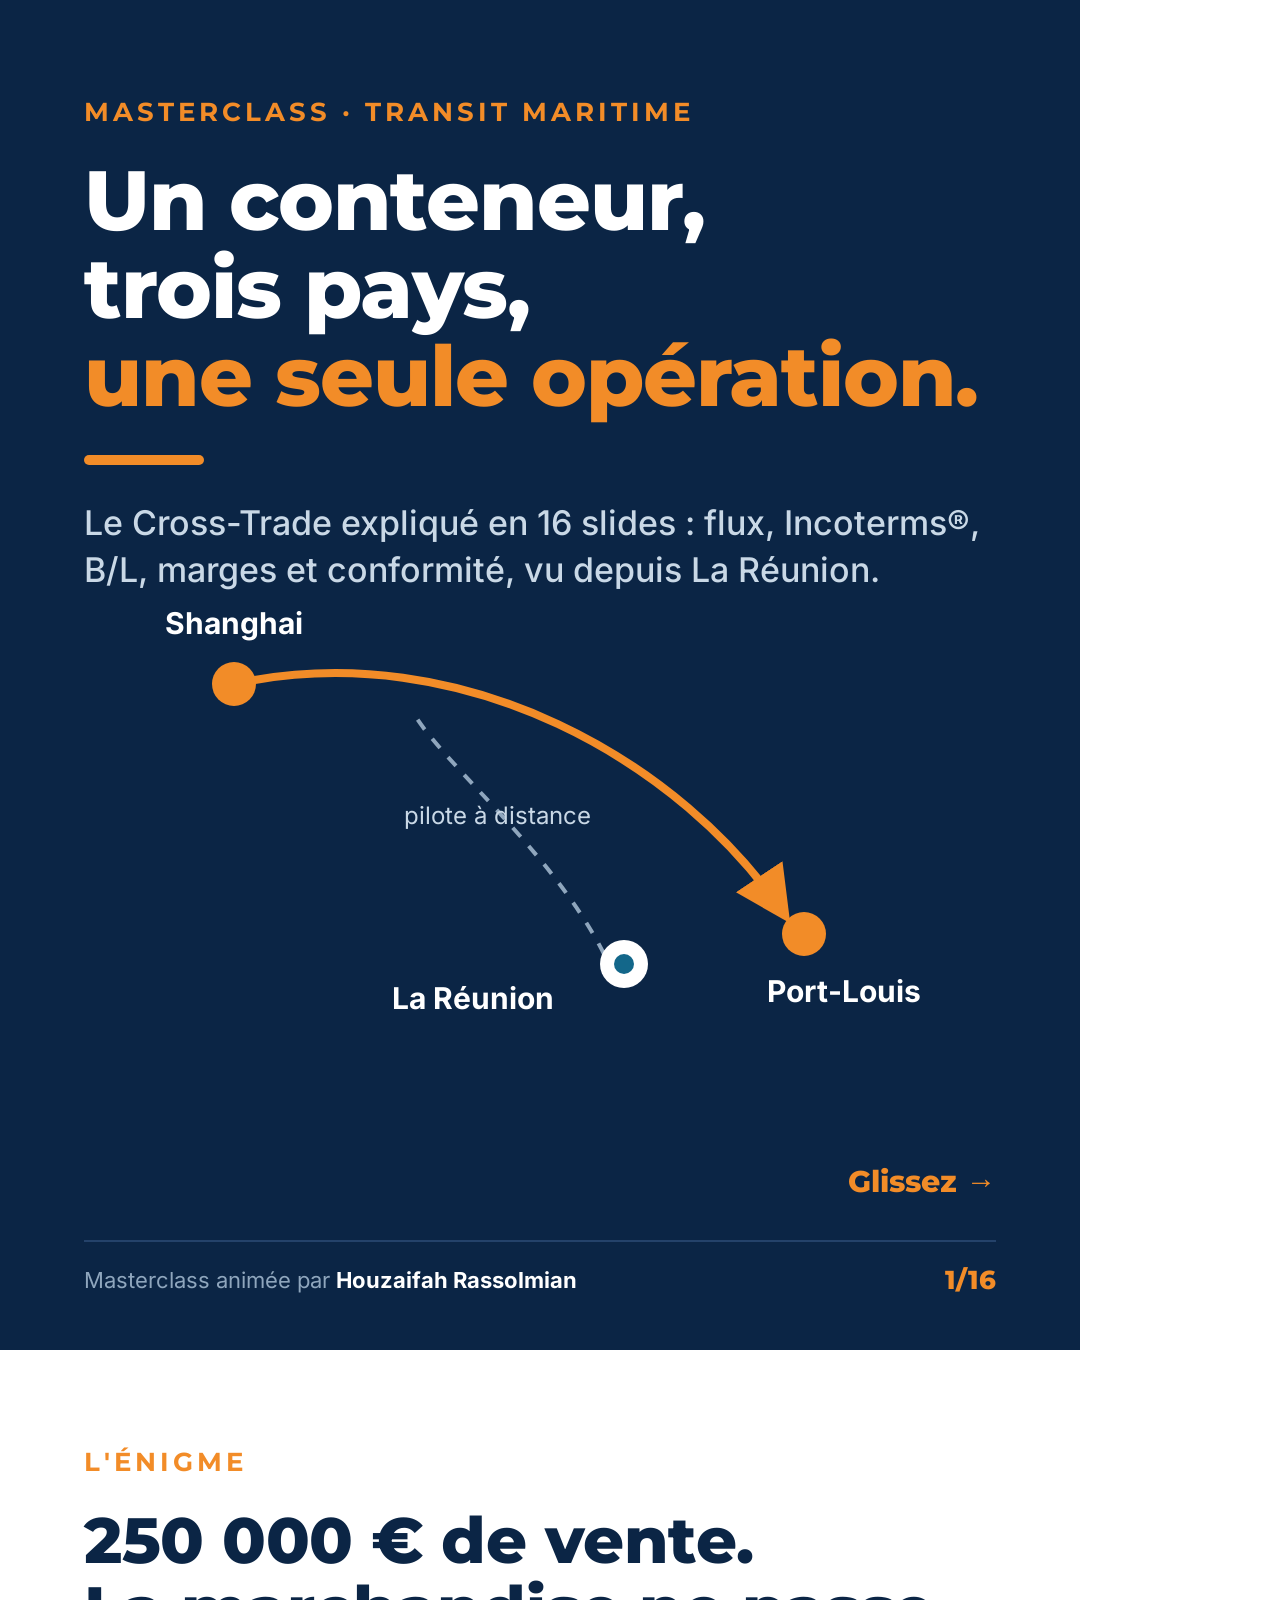
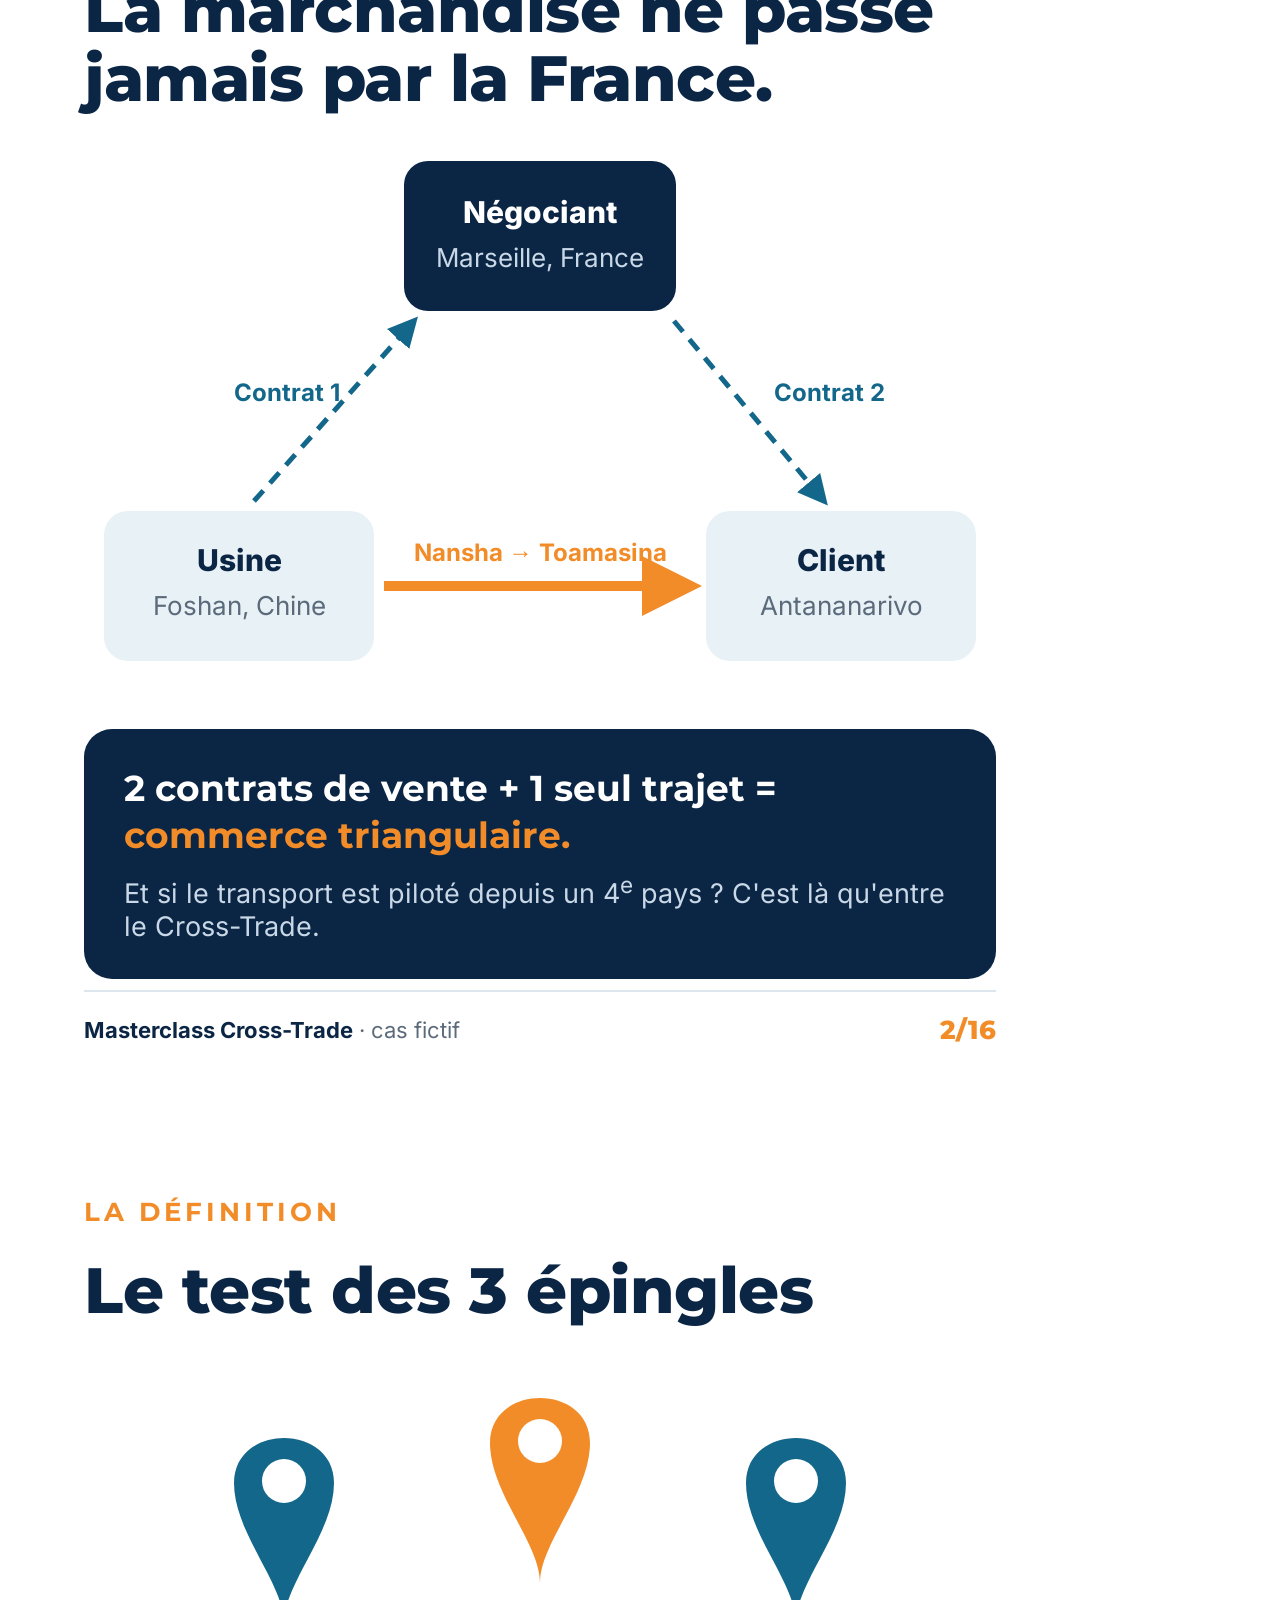
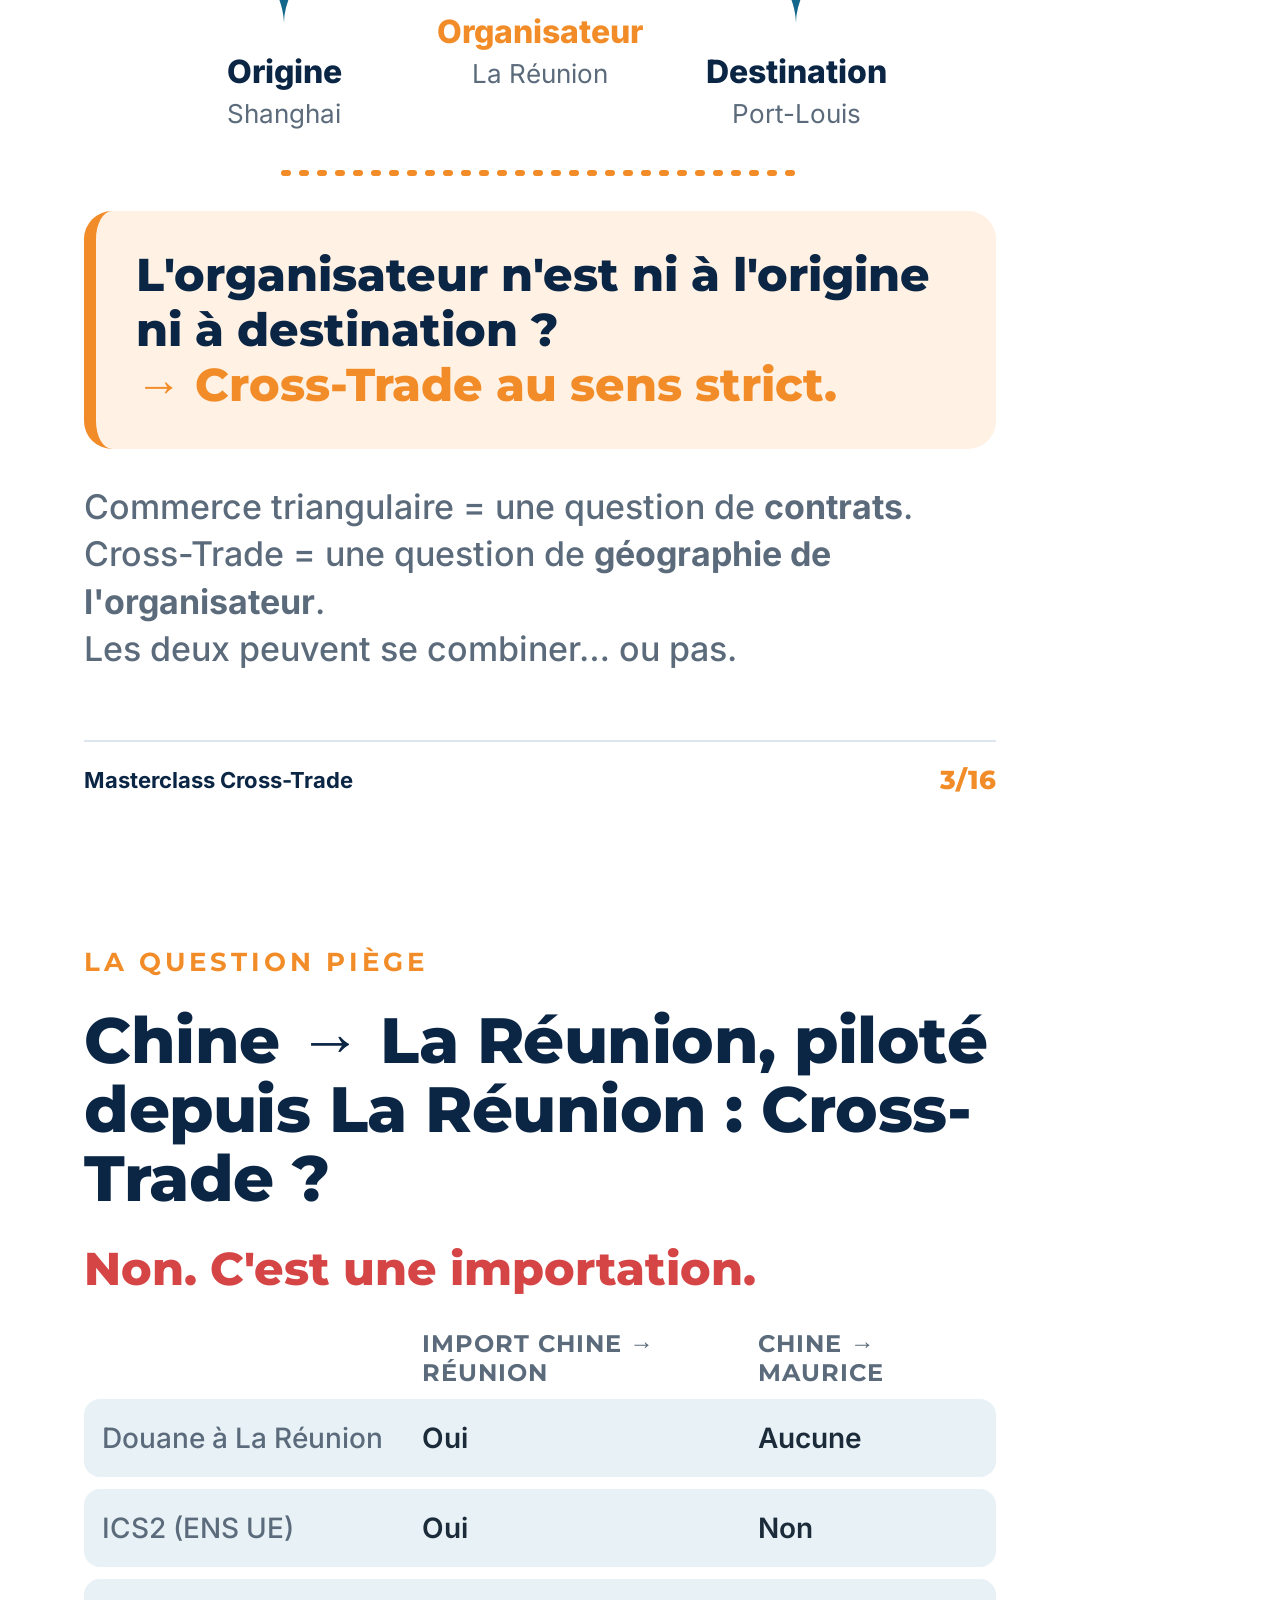
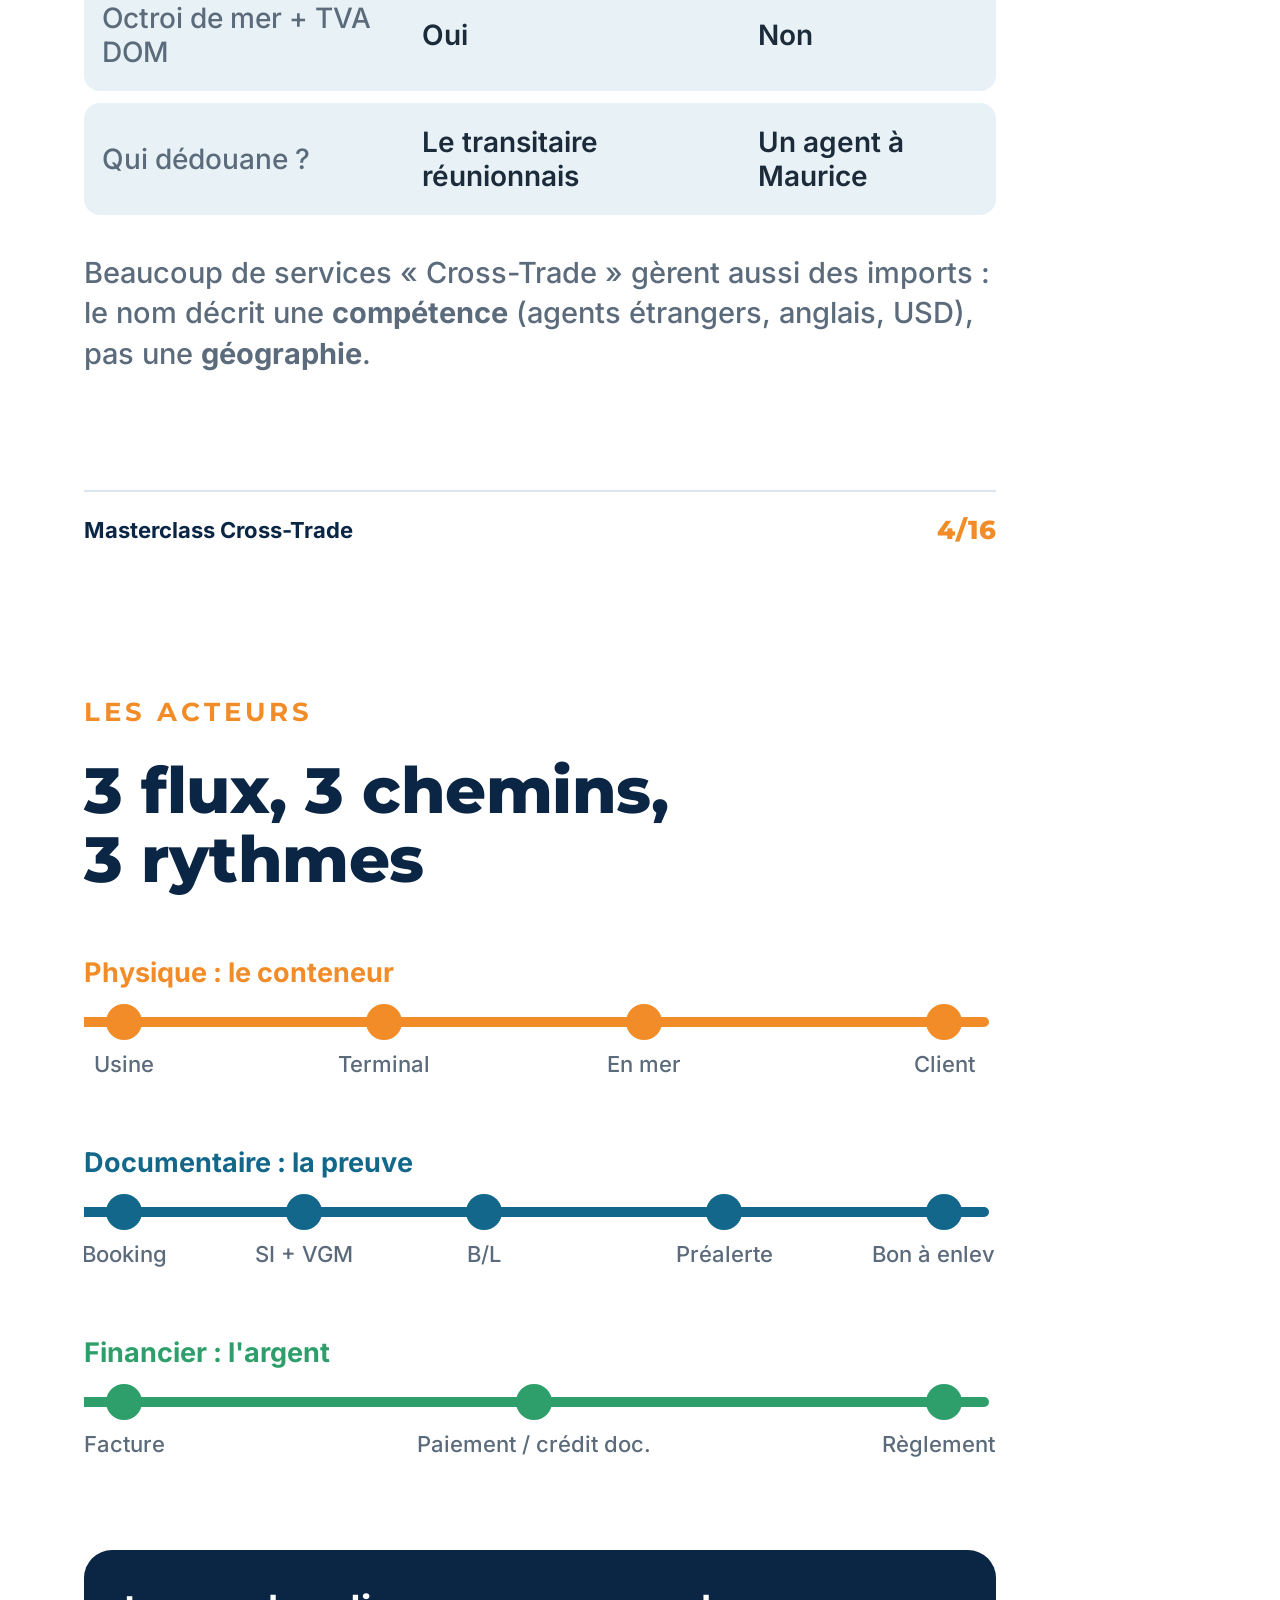
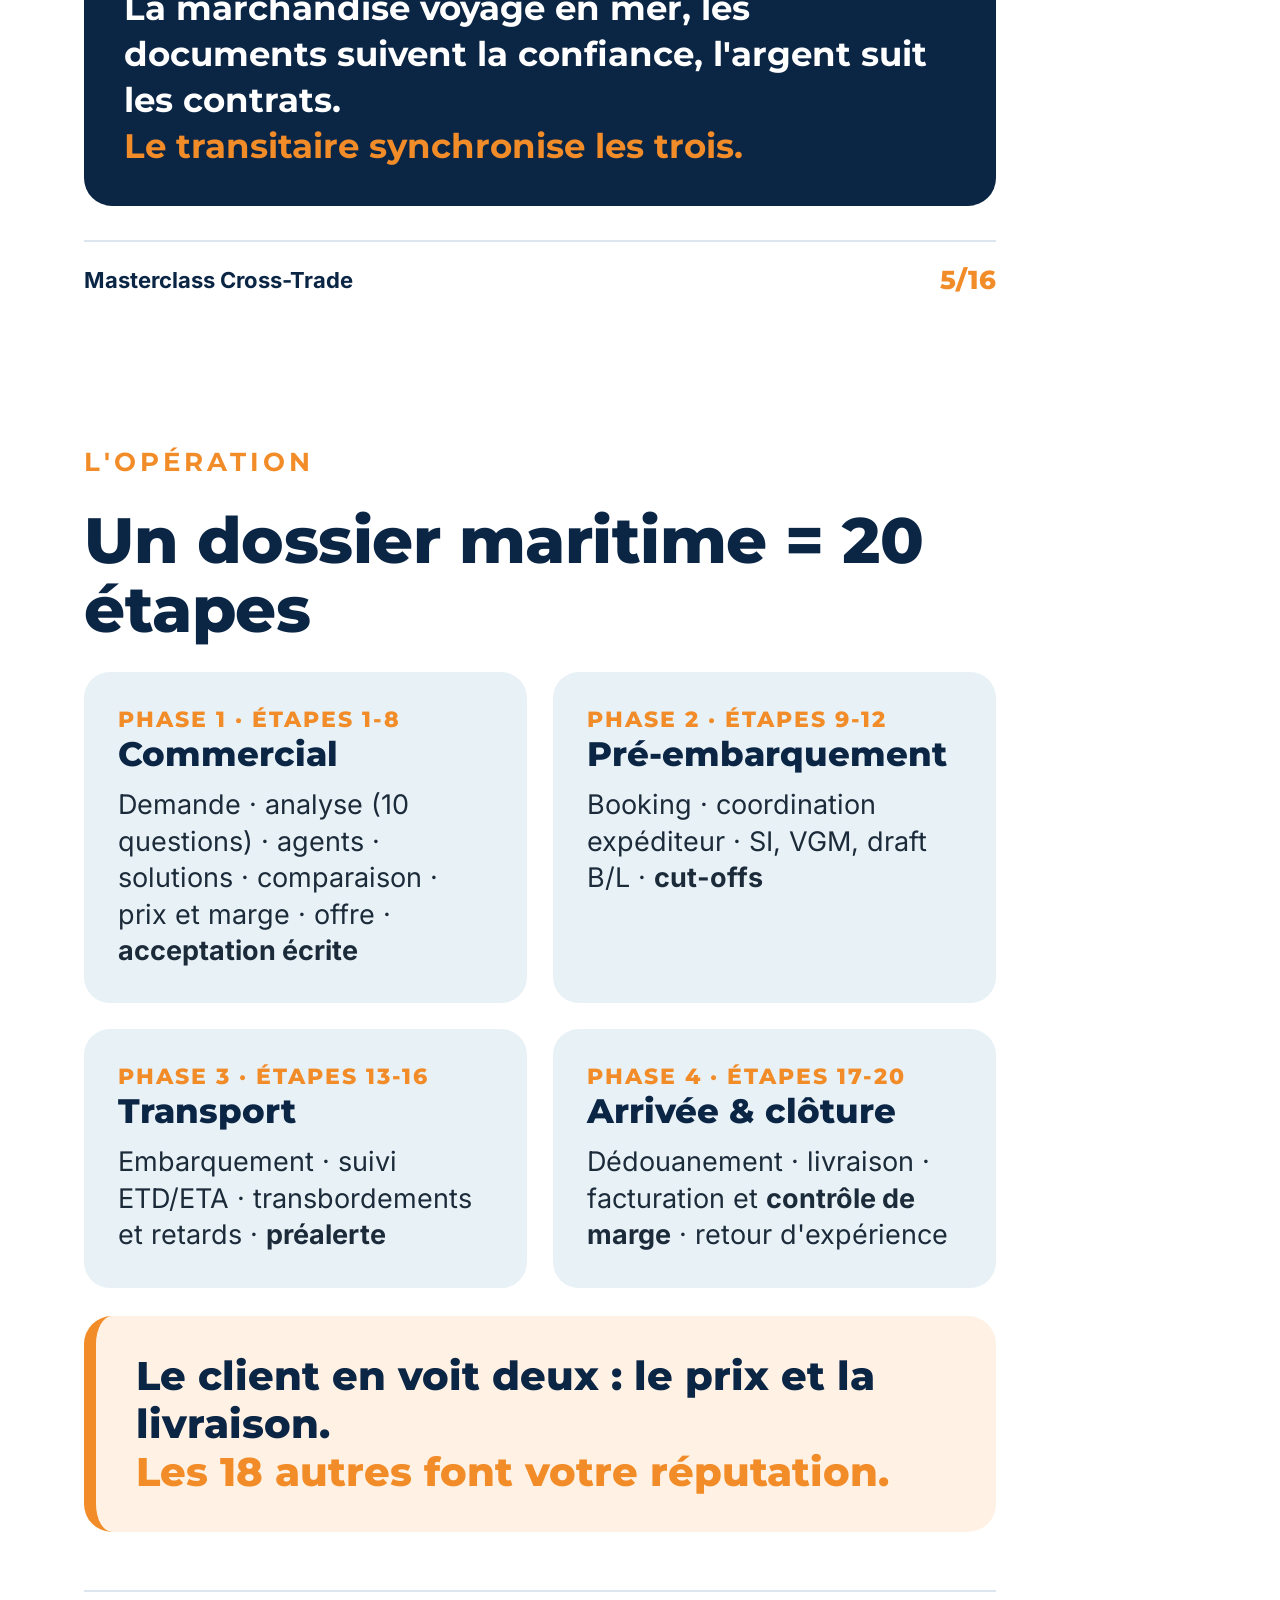
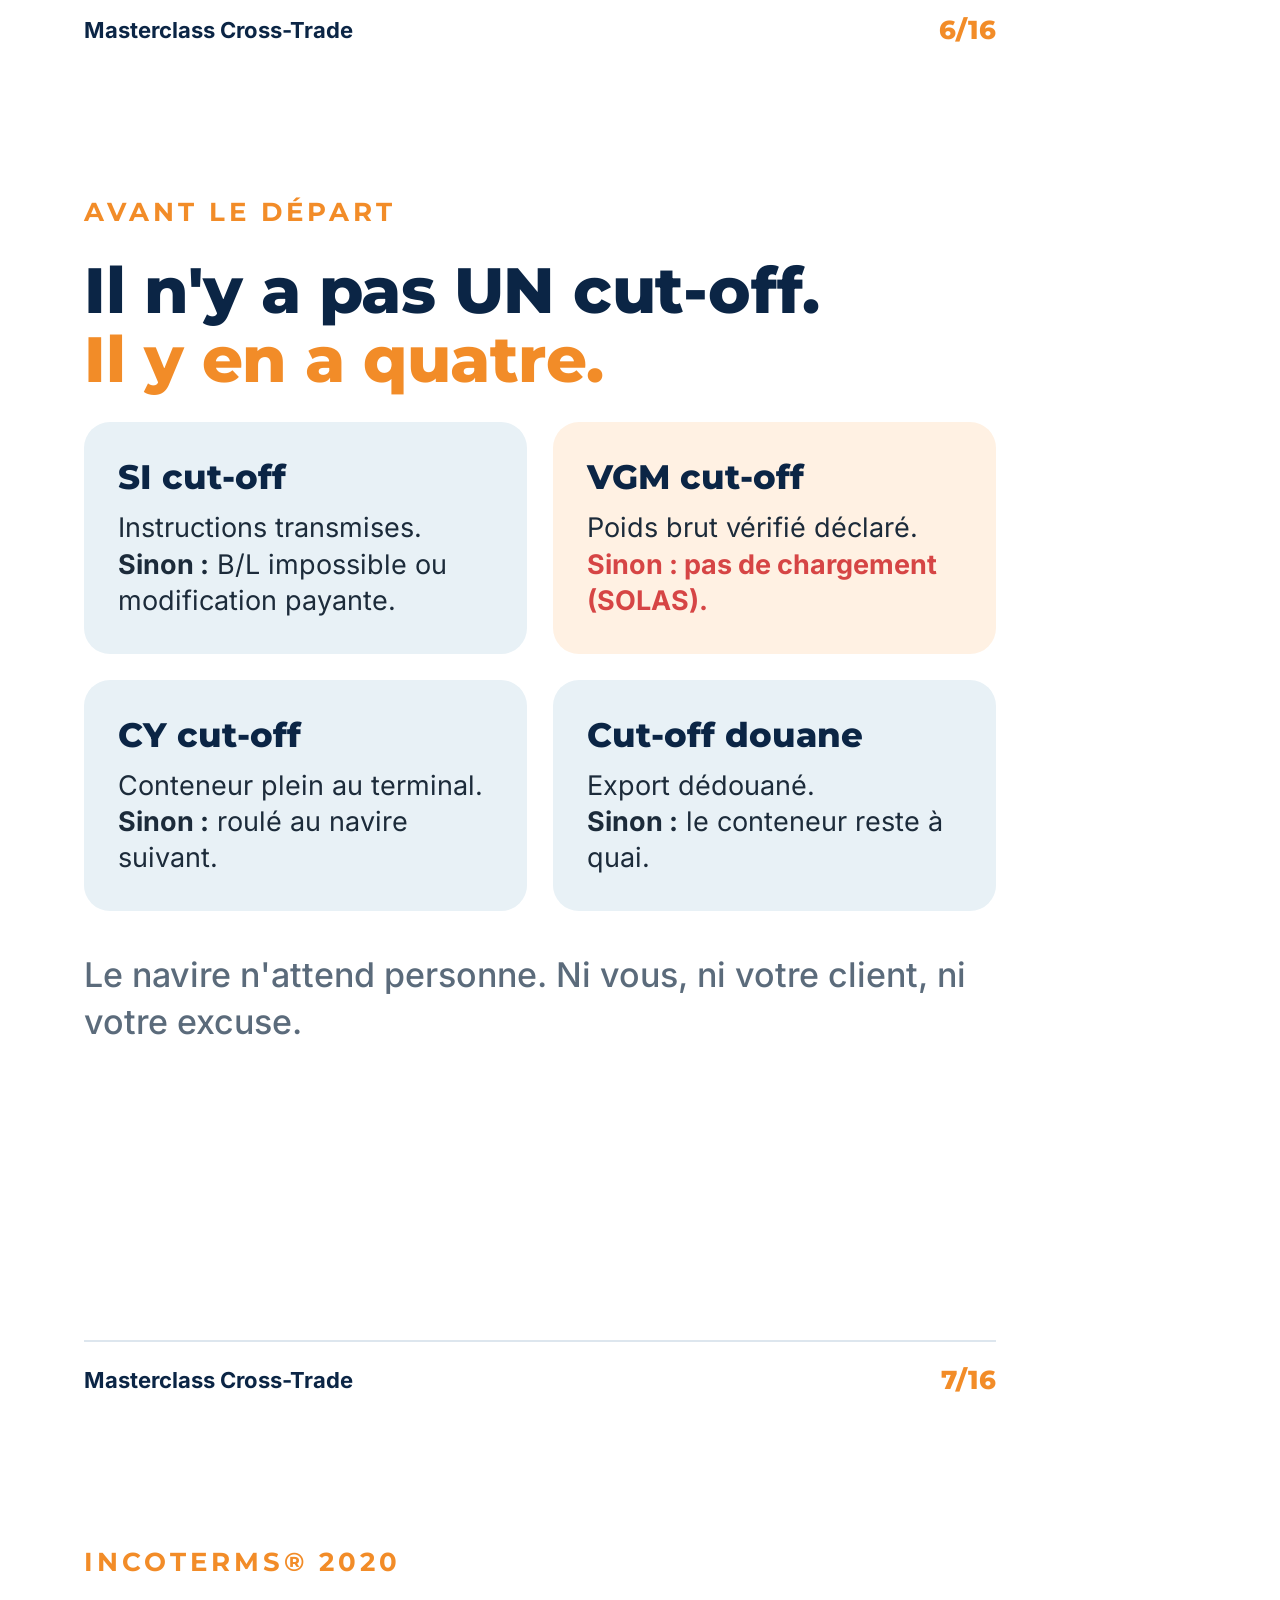
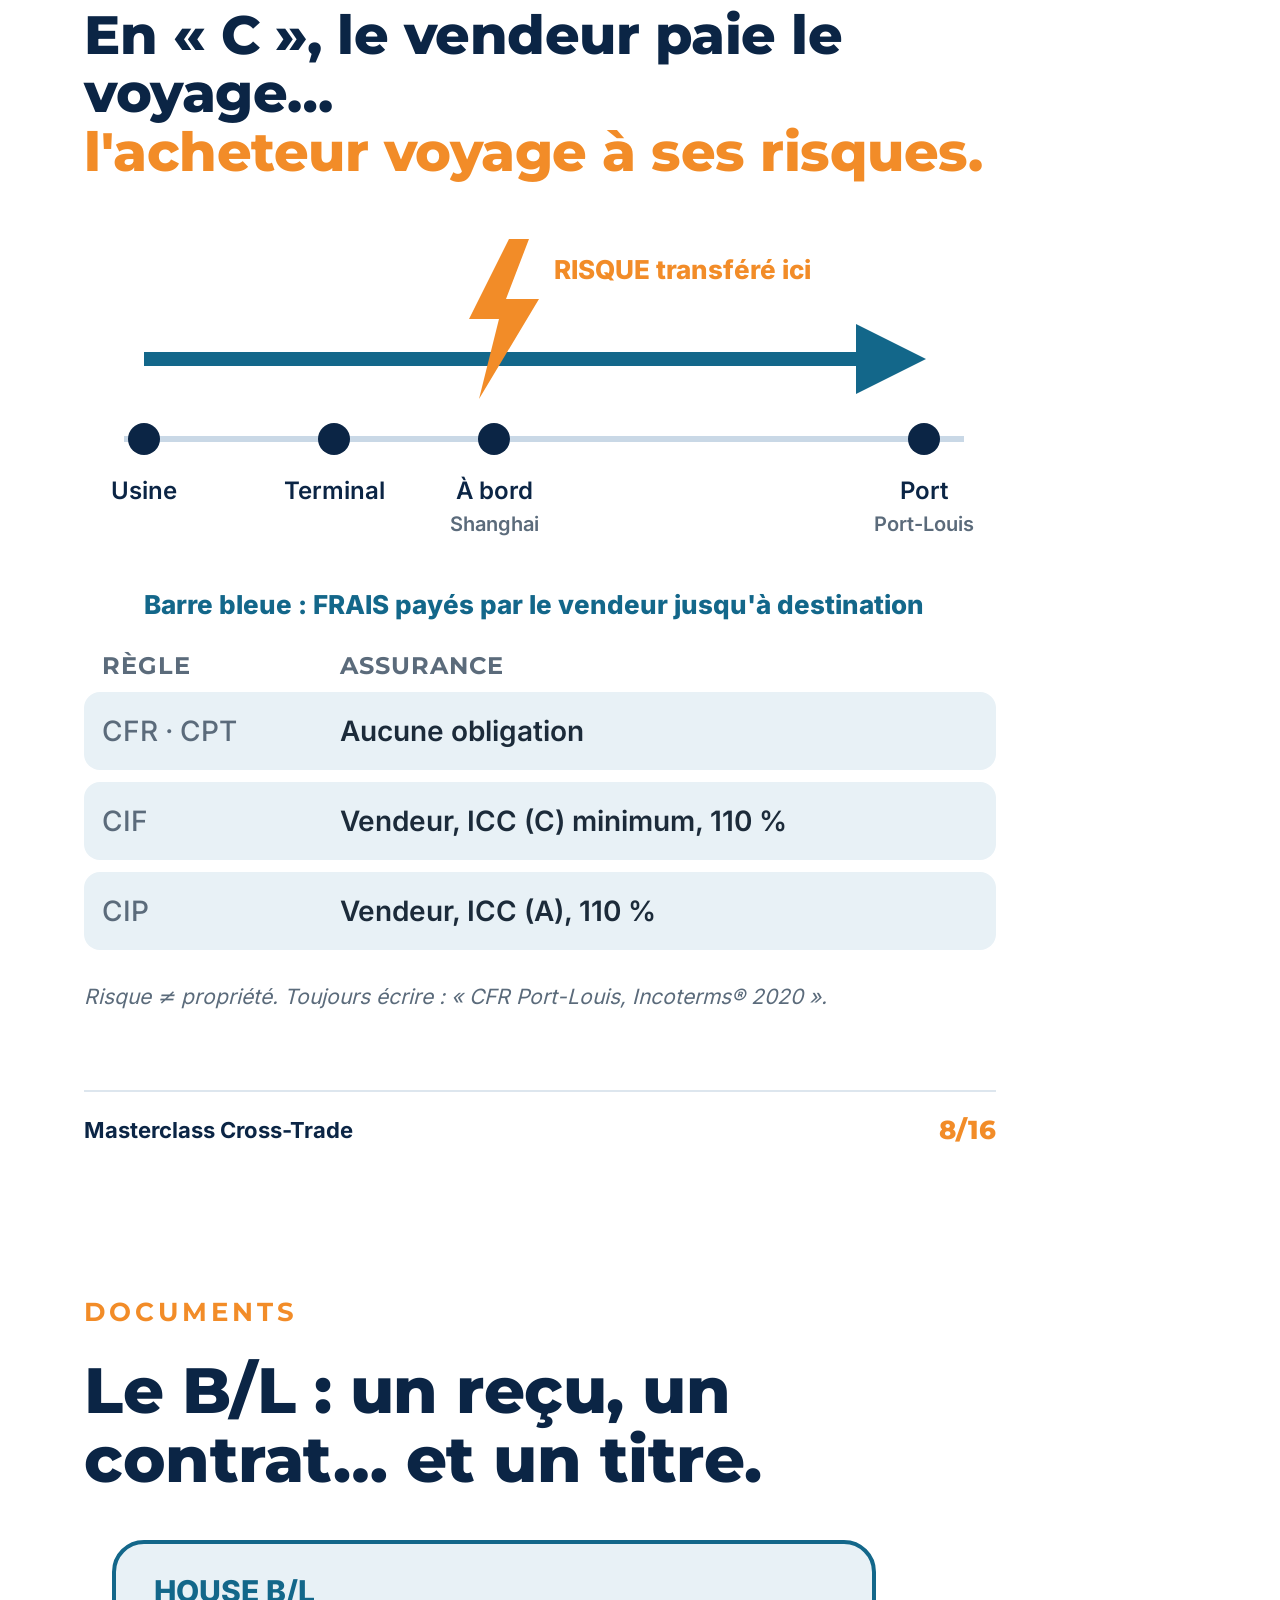
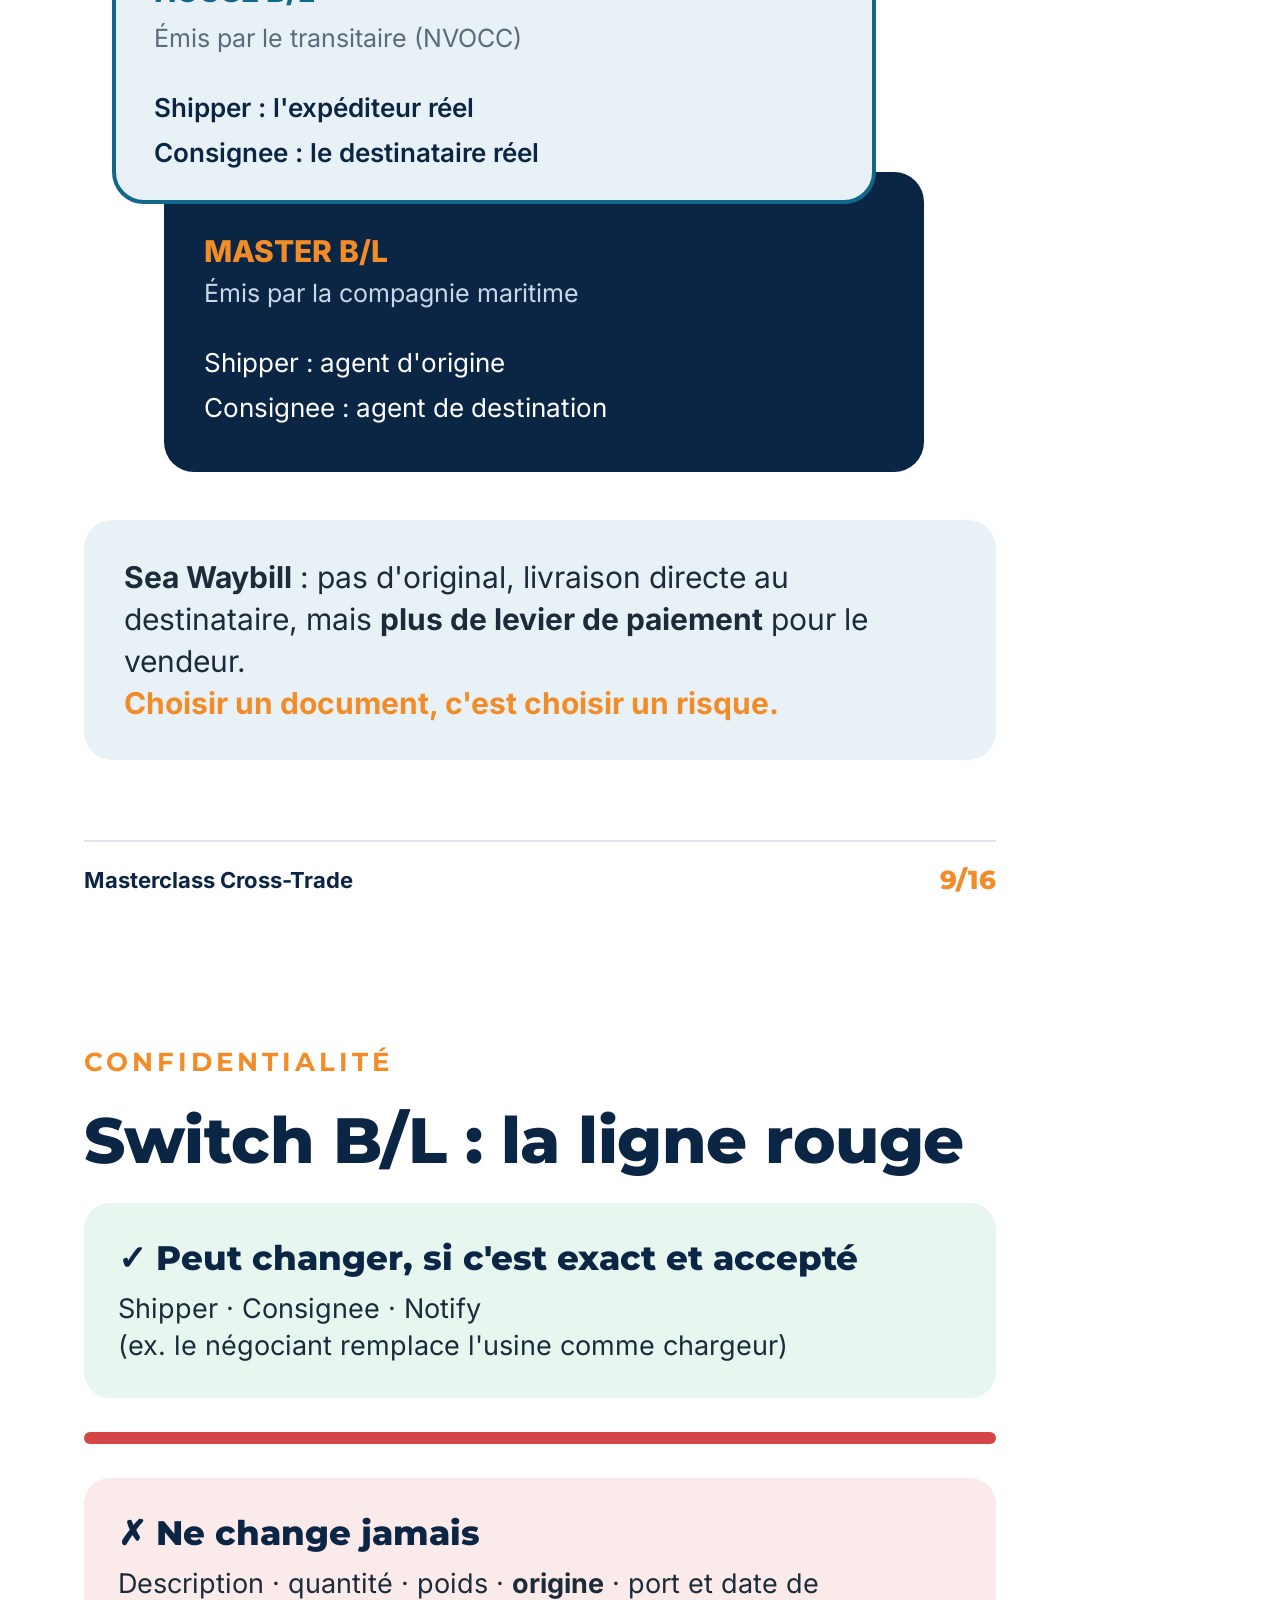
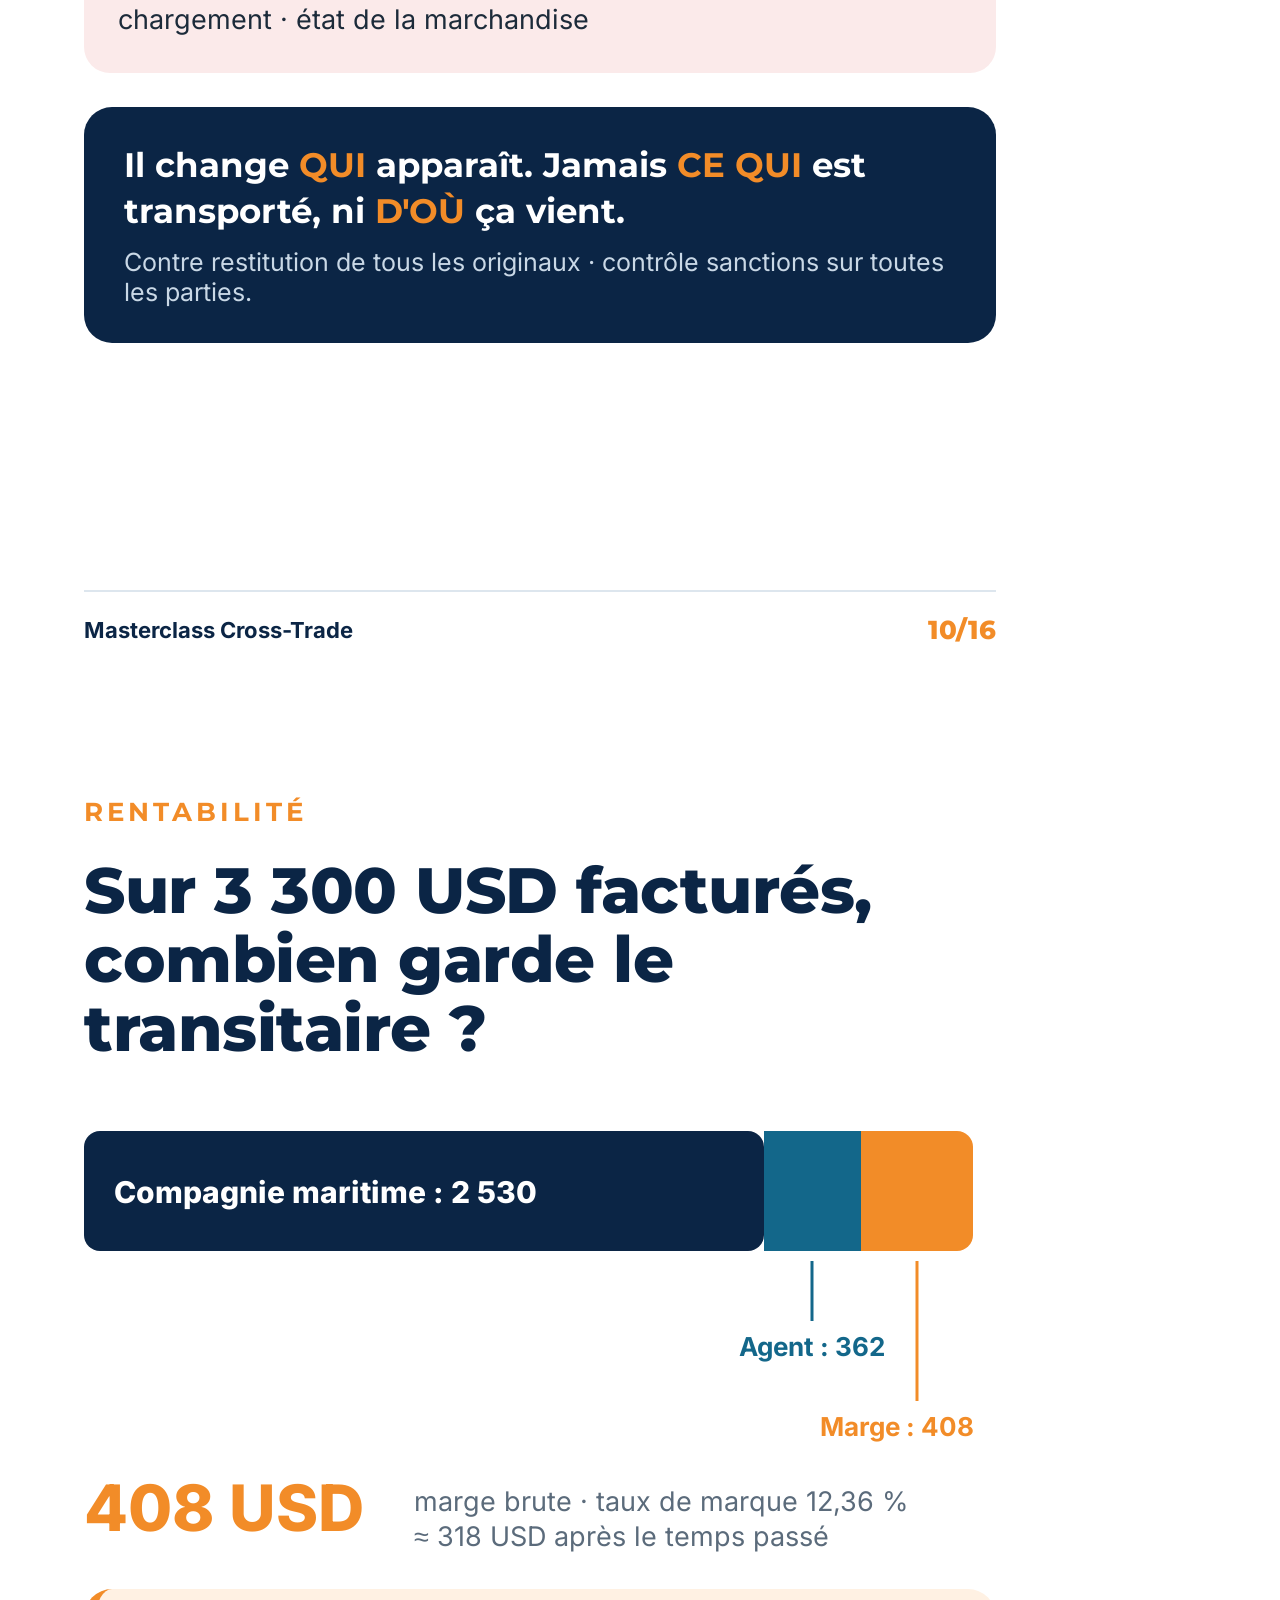
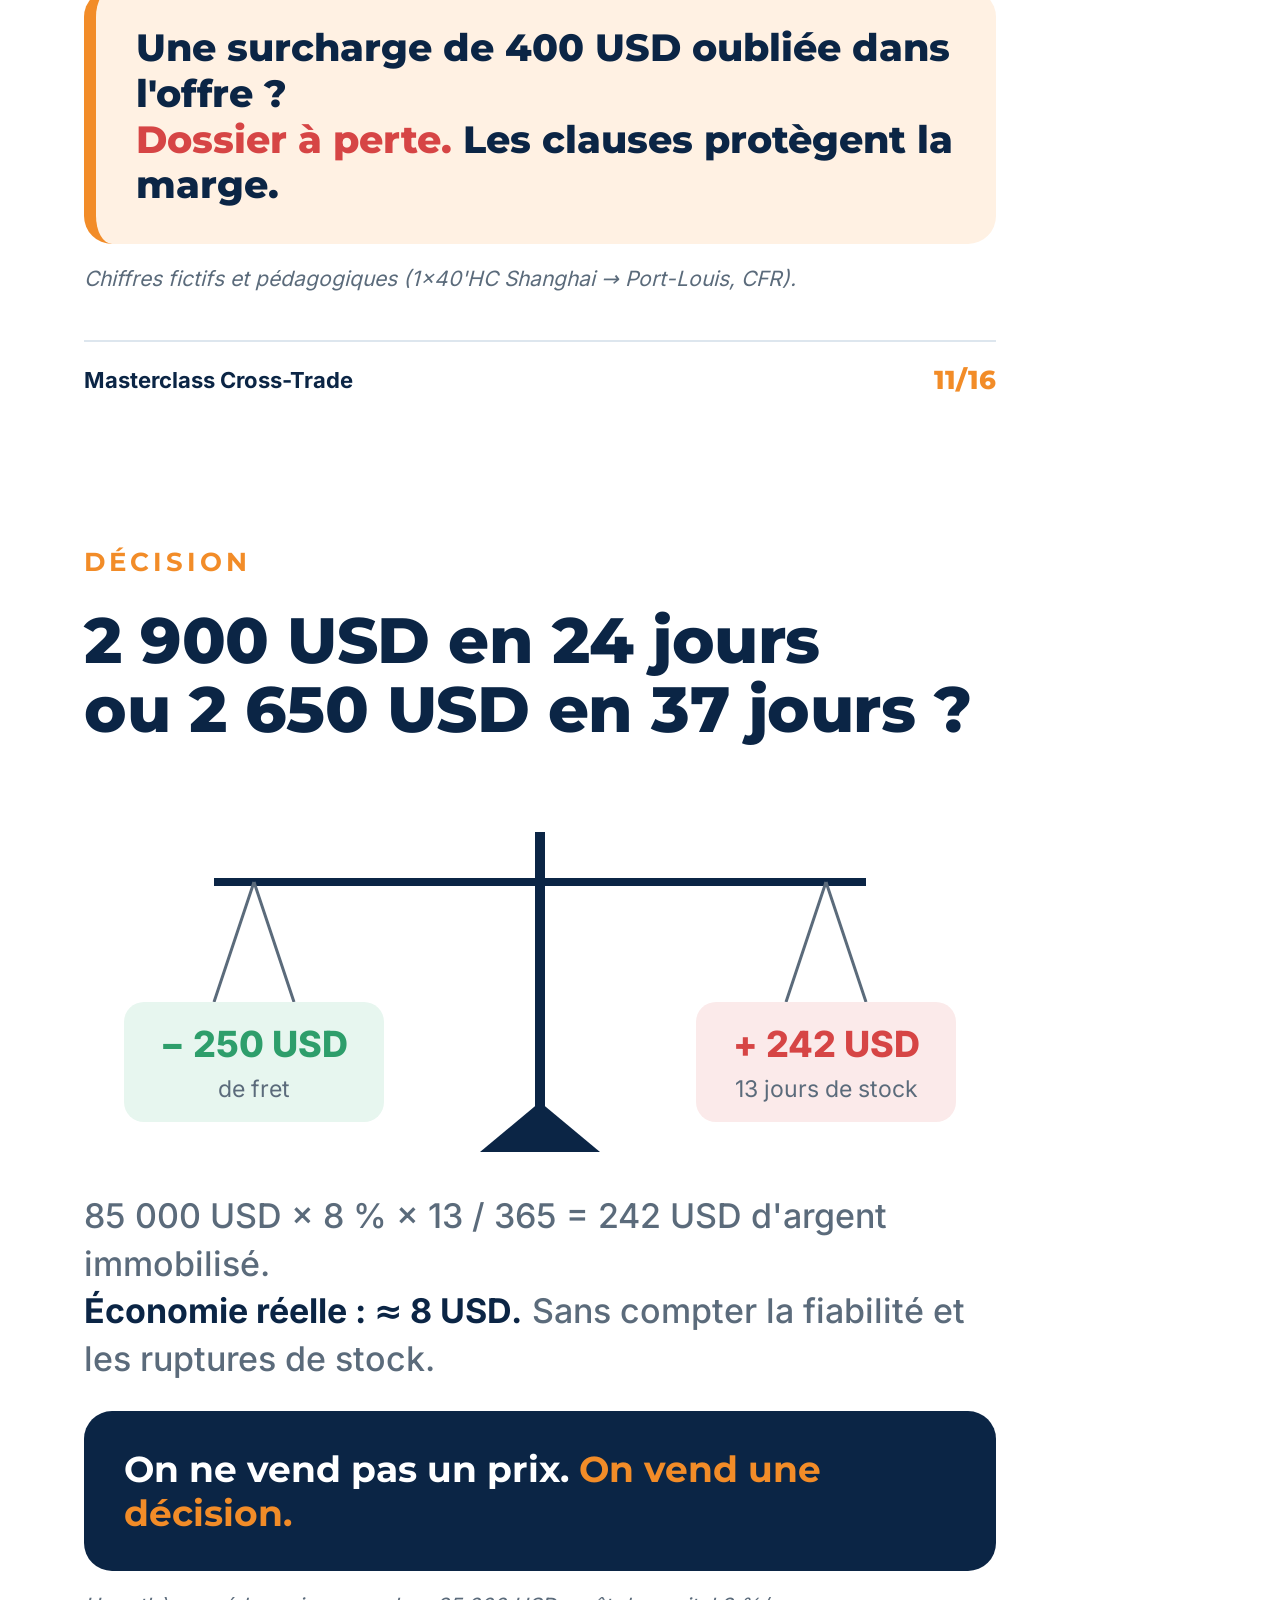
==== commit 8d944687: "Présente la Masterclass comme conçue et animée par son auteur Retire le vocabulaire de « livrables »" ====
--- a/masterclass-cross-trade/linkedin/sources/carrousel.html
+++ b/masterclass-cross-trade/linkedin/sources/carrousel.html
@@ -76,7 +76,7 @@
     <text x="320" y="230" fill="#C9D8E6" font-size="24">pilote à distance</text>
   </svg>
   <div class="swipe">Glissez →</div>
-  <div class="footer"><span><b>Houzaifah Rassolmian</b> · Cross-Trade &amp; Freight Forwarding</span><span class="num">1/16</span></div>
+  <div class="footer"><span>Masterclass animée par <b>Houzaifah Rassolmian</b></span><span class="num">1/16</span></div>
 </section>
 
 <!-- 2. L'HISTOIRE -->
@@ -343,15 +343,15 @@
   <div class="kicker">Pour aller plus loin</div>
   <h1 style="font-size:72px">Enregistrez ce carrousel<br><span class="orange">pour votre prochain dossier.</span></h1>
   <div class="bar"></div>
-  <p class="lead" style="color:#fff">Le cours complet est dans la section <b class="orange">Sélection</b> de mon profil :</p>
+  <p class="lead" style="color:#fff">Le support complet de ma Masterclass est dans la section <b class="orange">Sélection</b> de mon profil :</p>
   <ul class="clean" style="color:#fff;margin-top:20px;font-size:30px">
-    <li style="border-color:#24426A">10 modules, du premier e-mail à la clôture</li>
+    <li style="border-color:#24426A">19 modules : groupage, assurance, paiement, fiches pays…</li>
     <li style="border-color:#24426A">3 études de cas : Maurice, La Réunion, Madagascar</li>
     <li style="border-color:#24426A">Exercices corrigés et étude de cas notée sur 20</li>
     <li style="border-color:#24426A">Fiche de révision et glossaire FR-EN de 40 termes</li>
   </ul>
   <p class="note" style="margin-top:36px">Entreprises et chiffres fictifs, à visée pédagogique. Travail personnel : opinions personnelles, pas celles de mon employeur.</p>
-  <div class="footer"><span><b>Houzaifah Rassolmian</b> · Cross-Trade &amp; Freight Forwarding</span><span class="num">16/16</span></div>
+  <div class="footer"><span>Masterclass animée par <b>Houzaifah Rassolmian</b></span><span class="num">16/16</span></div>
 </section>
 
 </body>
